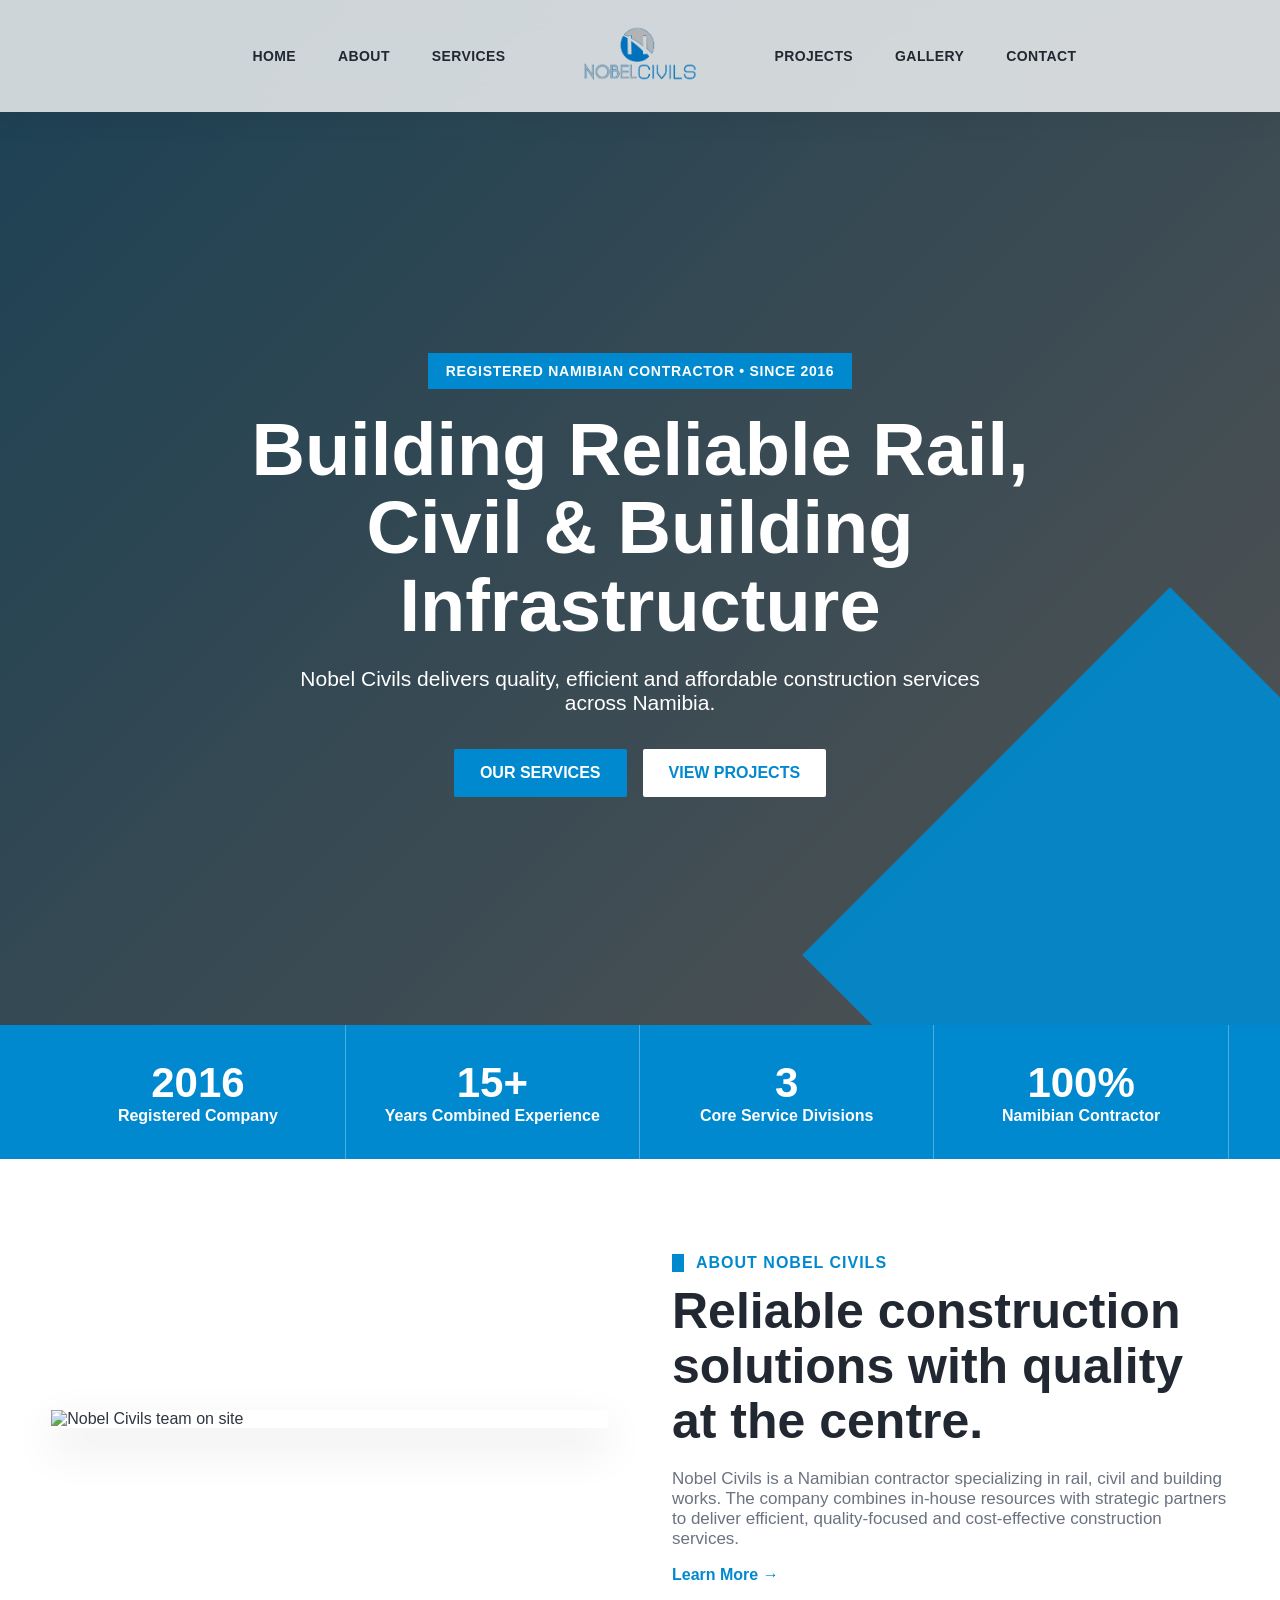
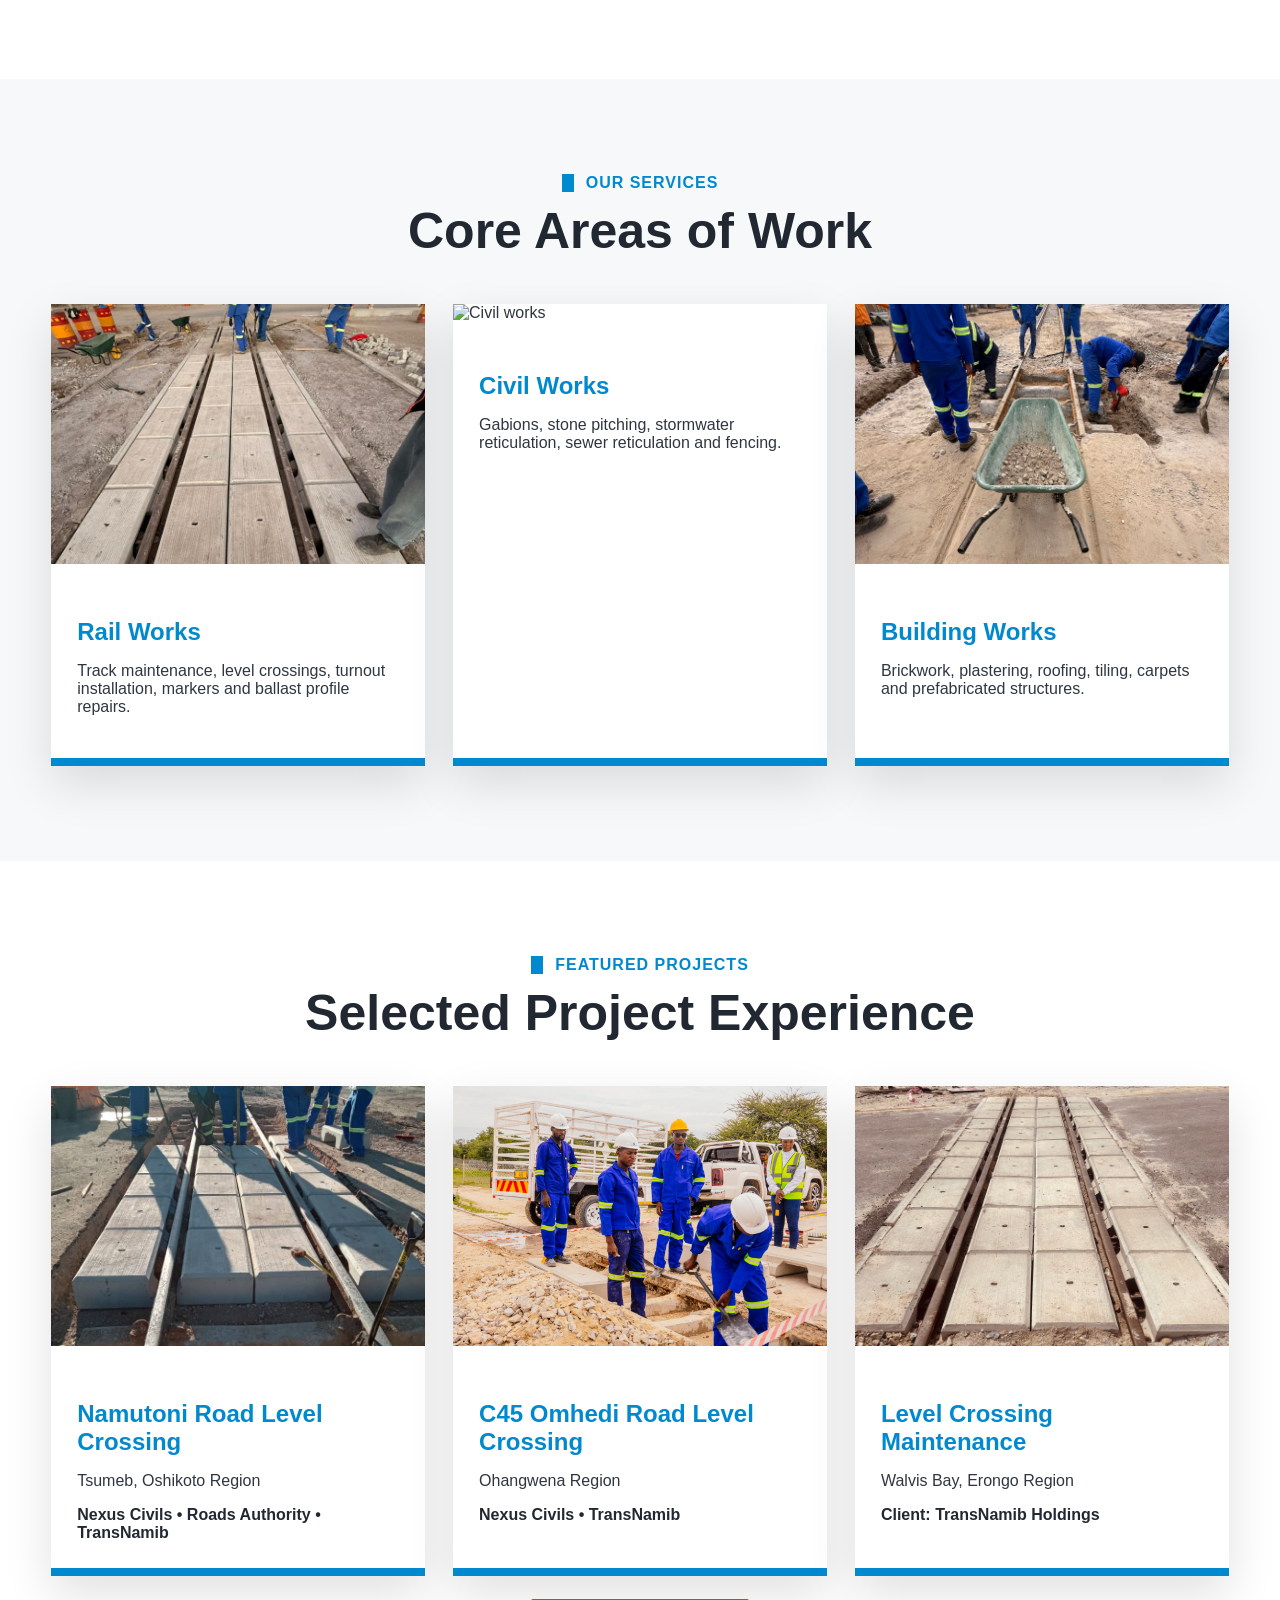
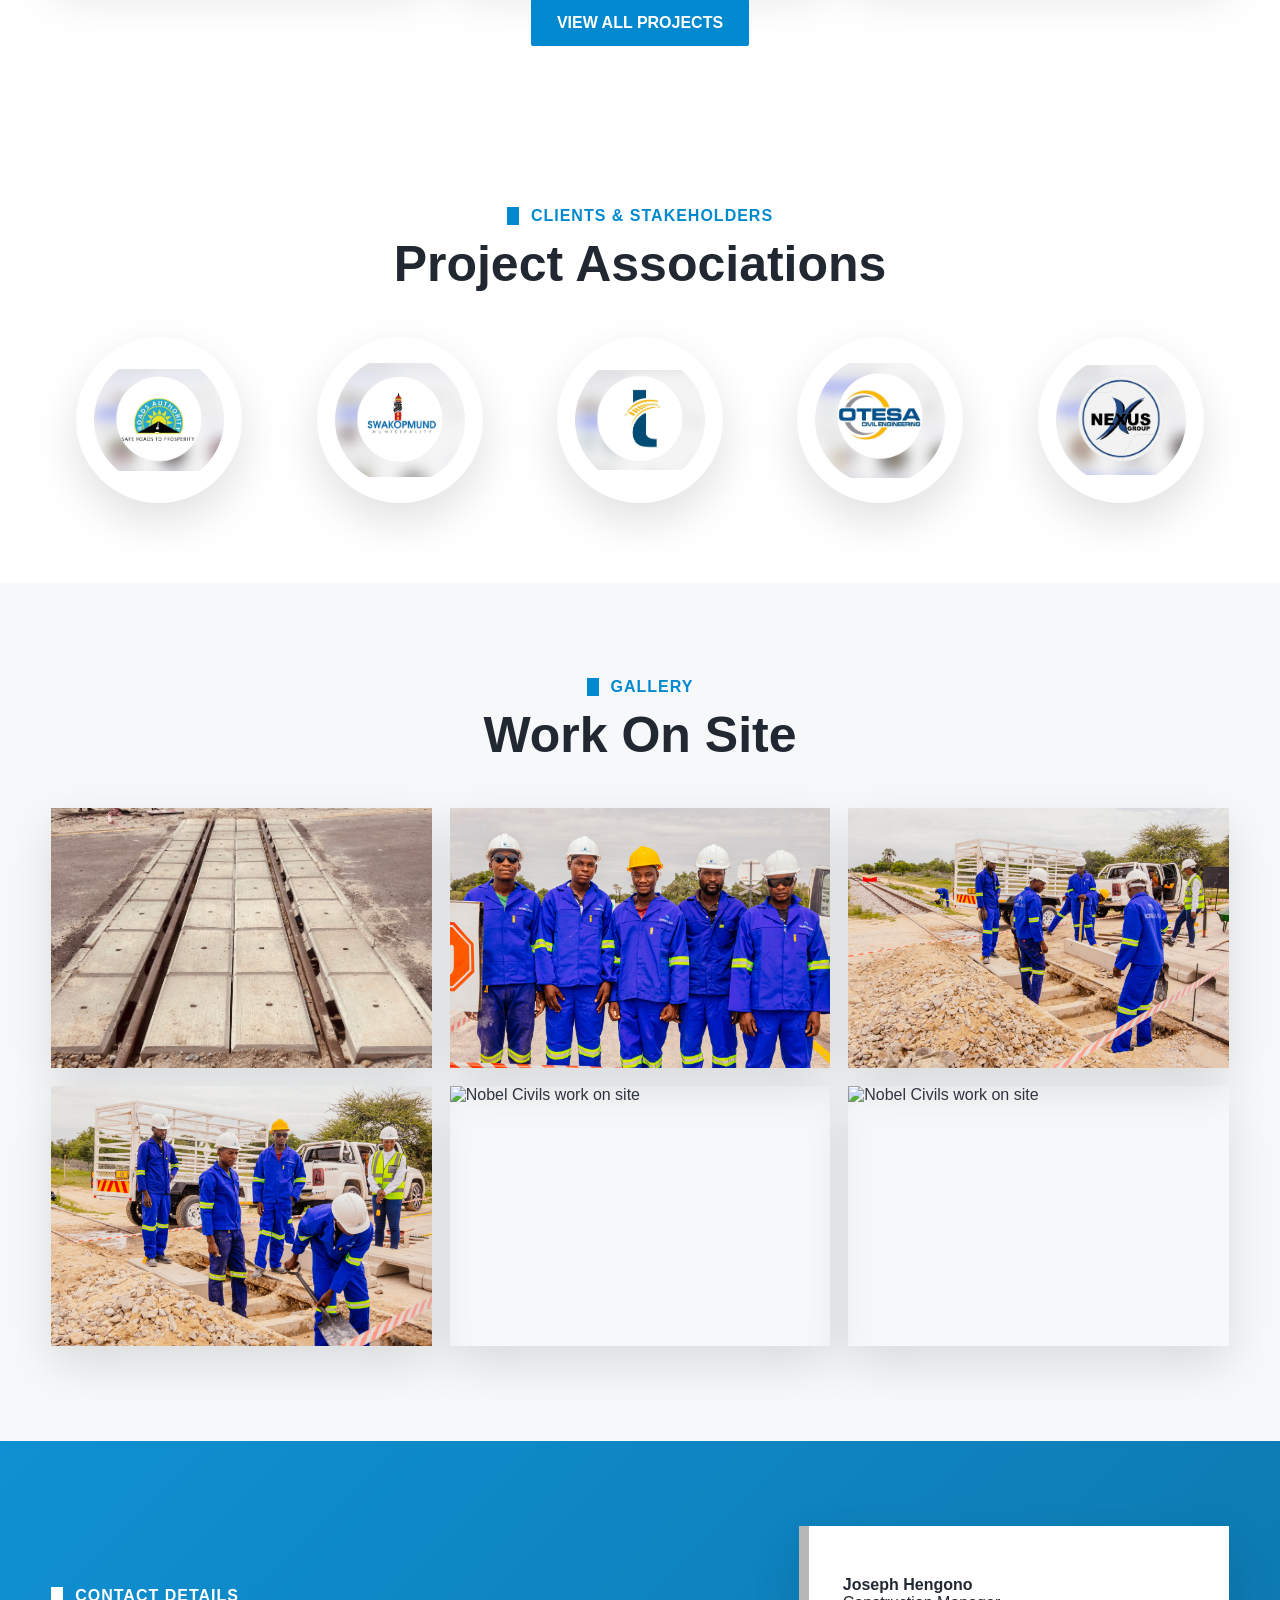
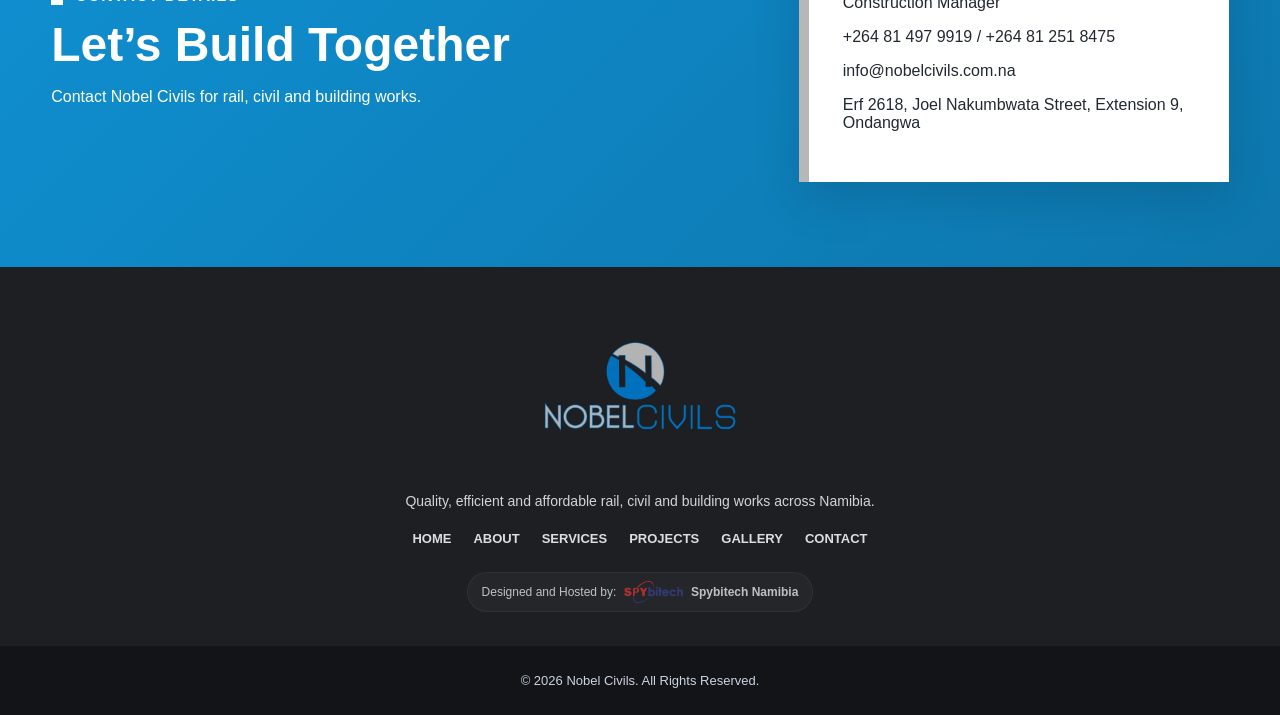
==== index.html @ 03fe8a97 "updated homepage with client input Co-authored-by: Copilot <copilot@github.com>" ====
<!doctype html>
<html lang="en">
  <head>
    <meta charset="UTF-8" />
    <meta name="viewport" content="width=device-width, initial-scale=1.0" />
    <title>Nobel Civils | Rail, Civil & Building Works</title>
    <link rel="stylesheet" href="style.css" />
  </head>
  <body>
    <header class="top-header">
      <div class="container nav-wrapper">
        <nav class="nav-side nav-left">
          <a href="index.html">Home</a>
          <a href="about.html">About</a>
          <a href="services.html">Services</a>
        </nav>

        <a href="index.html" class="brand">
          <img src="assets/logo/logo.PNG" alt="Nobel Civils Logo" />
        </a>

        <nav class="nav-side nav-right" id="navLinks">
          <a href="projects.html">Projects</a>
          <a href="gallery.html">Gallery</a>
          <a href="contact.html">Contact</a>
        </nav>

        <button class="menu-btn" id="menuBtn">☰</button>
      </div>
    </header>

    <section class="hero" id="home">
      <video class="hero-video" id="heroVideo" autoplay muted playsinline>
        <source
          id="heroVideoSource"
          src="assets/videos/vid1.mov"
          type="video/mp4"
        />
      </video>

      <div class="hero-overlay"></div>

      <div class="container hero-content">
        <span class="eyebrow">Registered Namibian Contractor • Since 2016</span>

        <h1>Building Reliable Rail, Civil & Building Infrastructure</h1>

        <p>
          Nobel Civils delivers quality, efficient and affordable construction
          services across Namibia.
        </p>

        <div class="hero-buttons">
          <a href="services.html" class="btn primary">Our Services</a>
          <a href="projects.html" class="btn secondary">View Projects</a>
        </div>
      </div>
    </section>

    <section class="stats">
      <div class="container stats-grid">
        <div>
          <h3>2016</h3>
          <p>Registered Company</p>
        </div>
        <div>
          <h3>15+</h3>
          <p>Years Combined Experience</p>
        </div>
        <div>
          <h3>3</h3>
          <p>Core Service Divisions</p>
        </div>
        <div>
          <h3>100%</h3>
          <p>Namibian Contractor</p>
        </div>
      </div>
    </section>

    <section class="section home-about">
      <div class="container split">
        <div class="section-image angled">
          <img src="assets/images/img12.JPEG" alt="Nobel Civils team on site" />
        </div>

        <div class="section-text">
          <span class="section-label">About Nobel Civils</span>
          <h2>Reliable construction solutions with quality at the centre.</h2>
          <p>
            Nobel Civils is a Namibian contractor specializing in rail, civil
            and building works. The company combines in-house resources with
            strategic partners to deliver efficient, quality-focused and
            cost-effective construction services.
          </p>
          <a href="about.html" class="text-link">Learn More →</a>
        </div>
      </div>
    </section>

    <section class="section services-preview">
      <div class="container">
        <div class="section-heading center">
          <span class="section-label">Our Services</span>
          <h2>Core Areas of Work</h2>
        </div>

        <div class="service-grid">
          <article class="service-card">
            <img src="assets/images/img4.jpeg" alt="Rail works" />
            <div>
              <h3>Rail Works</h3>
              <p>
                Track maintenance, level crossings, turnout installation,
                markers and ballast profile repairs.
              </p>
            </div>
          </article>

          <article class="service-card">
            <img src="assets/images/img15.JPG" alt="Civil works" />
            <div>
              <h3>Civil Works</h3>
              <p>
                Gabions, stone pitching, stormwater reticulation, sewer
                reticulation and fencing.
              </p>
            </div>
          </article>

          <article class="service-card">
            <img src="assets/images/img3.jpeg" alt="Building works" />
            <div>
              <h3>Building Works</h3>
              <p>
                Brickwork, plastering, roofing, tiling, carpets and
                prefabricated structures.
              </p>
            </div>
          </article>
        </div>
      </div>
    </section>

    <section class="section featured-projects">
      <div class="container">
        <div class="section-heading center">
          <span class="section-label">Featured Projects</span>
          <h2>Selected Project Experience</h2>
        </div>

        <div class="project-grid">
          <article class="project-card">
            <img
              src="assets/images/img6.jpeg"
              alt="Namutoni Road level crossing project"
            />
            <div>
              <h3>Namutoni Road Level Crossing</h3>
              <p>Tsumeb, Oshikoto Region</p>
              <span>Nexus Civils • Roads Authority • TransNamib</span>
            </div>
          </article>

          <article class="project-card">
            <img
              src="assets/images/img14.jpeg"
              alt="C45 Omhedi Road level crossing project"
            />
            <div>
              <h3>C45 Omhedi Road Level Crossing</h3>
              <p>Ohangwena Region</p>
              <span>Nexus Civils • TransNamib</span>
            </div>
          </article>

          <article class="project-card">
            <img
              src="assets/images/img11.jpeg"
              alt="Walvis Bay level crossing maintenance"
            />
            <div>
              <h3>Level Crossing Maintenance</h3>
              <p>Walvis Bay, Erongo Region</p>
              <span>Client: TransNamib Holdings</span>
            </div>
          </article>
        </div>

        <div class="center-btn">
          <a href="projects.html" class="btn primary">View All Projects</a>
        </div>
      </div>
    </section>

    <section class="client-strip">
      <div class="container">
        <div class="section-heading center">
          <span class="section-label">Clients & Stakeholders</span>
          <h2>Project Associations</h2>
        </div>

        <div class="client-logo-grid">
          <img
            src="assets/logo/Roads Authority Namibia.jpg"
            alt="Roads Authority Namibia"
          />
          <img
            src="assets/logo/Swakopmund Municipality.jpg"
            alt="Swakopmund Municipality"
          />
          <img
            src="assets/logo/Transnamib Holdings.png"
            alt="TransNamib Holdings"
          />
          <img
            src="assets/logo/Otesa Civil Engineering.jpg"
            alt="OTESA Civil Engineering"
          />
          <img src="assets/logo/Nexus Civils.jpg" alt="Nexus Civils" />
        </div>
      </div>
    </section>

    <section class="section gallery-section">
      <div class="container">
        <div class="section-heading center">
          <span class="section-label">Gallery</span>
          <h2>Work On Site</h2>
        </div>

        <div class="gallery">
          <img src="assets/images/img11.jpeg" alt="Nobel Civils work on site" />
          <img src="assets/images/img12.jpeg" alt="Nobel Civils work on site" />
          <img src="assets/images/img13.jpeg" alt="Nobel Civils work on site" />
          <img src="assets/images/img14.jpeg" alt="Nobel Civils work on site" />
          <img src="assets/images/img15.JPG" alt="Nobel Civils work on site" />
          <img src="assets/images/img16.JPG" alt="Nobel Civils work on site" />
        </div>
      </div>
    </section>

    <section class="contact-strip">
      <div class="container contact-content">
        <div>
          <span class="section-label light">Contact Details</span>
          <h2>Let’s Build Together</h2>
          <p>Contact Nobel Civils for rail, civil and building works.</p>
        </div>

        <div class="contact-card">
          <p><strong>Joseph Hengono</strong><br />Construction Manager</p>
          <p>+264 81 497 9919 / +264 81 251 8475</p>
          <p>info@nobelcivils.com.na</p>
          <p>Erf 2618, Joel Nakumbwata Street, Extension 9, Ondangwa</p>
        </div>
      </div>
    </section>

    <footer class="footer">
      <div class="container footer-main">
        <img
          src="assets/logo/logo.PNG"
          alt="Nobel Civils Logo"
          class="footer-logo"
        />

        <p class="footer-tagline">
          Quality, efficient and affordable rail, civil and building works
          across Namibia.
        </p>

        <div class="footer-links">
          <a href="index.html">Home</a>
          <a href="about.html">About</a>
          <a href="services.html">Services</a>
          <a href="projects.html">Projects</a>
          <a href="gallery.html">Gallery</a>
          <a href="contact.html">Contact</a>
        </div>

        <div class="spybitech-badge">
          <span>Designed and Hosted by:</span>
          <img
            src="assets/logo/spybitechlogo.png"
            alt="Spybitech Namibia Logo"
          />
          <strong>Spybitech Namibia</strong>
        </div>
      </div>

      <div class="footer-bottom">
        <p>© 2026 Nobel Civils. All Rights Reserved.</p>
      </div>
    </footer>

    <script src="script.js"></script>
  </body>
</html>
---- style.css ----
:root {
  --blue: #0089cf;
  --blue-dark: #006fa8;
  --grey: #b7b7b7;
  --dark: #222831;
  --text: #2f3640;
  --muted: #6b7280;
  --light: #f6f8fa;
  --white: #ffffff;
  --shadow: 0 18px 45px rgba(0, 0, 0, 0.12);
}

body {
  margin: 0;
  font-family: Arial, Helvetica, sans-serif;
  color: var(--text);
}

.container {
  width: min(1180px, 92%);
  margin: 0 auto;
}

/* NAVBAR */
.top-header {
  position: fixed;
  top: 0;
  width: 100%;
  background: rgba(255, 255, 255, 0.96);
  box-shadow: 0 8px 25px rgba(0, 0, 0, 0.08);
  z-index: 999;
}

.nav-wrapper {
  min-height: 125px;
  display: grid;
  grid-template-columns: 1fr auto 1fr;
  align-items: center;
  gap: 32px;
}

.brand {
  display: flex;
  justify-content: center;
  align-items: center;
}

.brand img {
  height: 105px;
  width: auto;
  display: block;
}

.nav-side {
  display: flex;
  gap: 32px;
  align-items: center;
}

.nav-left {
  justify-content: flex-end;
}

.nav-right {
  justify-content: flex-start;
}

.nav-side a {
  color: var(--dark);
  font-size: 15px;
  font-weight: 800;
  text-transform: uppercase;
  letter-spacing: 0.4px;
  text-decoration: none;
  position: relative;
}

.nav-side a::after {
  content: "";
  position: absolute;
  left: 0;
  bottom: -9px;
  width: 0;
  height: 3px;
  background: var(--blue);
  transition: width 0.3s ease;
}

.nav-side a:hover {
  color: var(--blue);
}

.nav-side a:hover::after {
  width: 100%;
}

.menu-btn {
  display: none;
}

/* HERO */
.hero {
  position: relative;
  min-height: 100vh;
  padding-top: 125px;
  display: flex;
  align-items: center;
  justify-content: center;
  overflow: hidden;
}

.hero-video {
  position: absolute;
  inset: 0;
  width: 100%;
  height: 100%;
  object-fit: cover;
}

.hero-overlay {
  position: absolute;
  inset: 0;
  background:
    linear-gradient(rgba(0, 0, 0, 0.62), rgba(0, 0, 0, 0.62)),
    linear-gradient(135deg, rgba(0, 137, 207, 0.72), rgba(0, 0, 0, 0.15));
}

.hero::after {
  content: "";
  position: absolute;
  right: -150px;
  bottom: -190px;
  width: 520px;
  height: 520px;
  background: var(--blue);
  transform: rotate(45deg);
  opacity: 0.92;
}

.hero-content {
  position: relative;
  z-index: 2;
  max-width: 900px;
  text-align: center;
  color: white;
  display: flex;
  flex-direction: column;
  align-items: center;
}

.eyebrow {
  background: var(--blue);
  padding: 10px 18px;
  font-size: 14px;
  font-weight: 800;
  text-transform: uppercase;
  letter-spacing: 0.7px;
  margin-bottom: 22px;
}

.hero h1 {
  font-family: "Century Gothic", Arial, sans-serif;
  font-size: clamp(42px, 6vw, 74px);
  line-height: 1.05;
  margin: 0 0 22px;
  font-weight: 800;
}

.hero p {
  font-family: "Century Gothic", Arial, sans-serif;
  font-size: 21px;
  max-width: 720px;
  margin: 0 0 34px;
}

.hero-buttons {
  display: flex;
  gap: 16px;
  flex-wrap: wrap;
  justify-content: center;
}

.btn {
  padding: 15px 26px;
  font-weight: 800;
  text-transform: uppercase;
  text-decoration: none;
  border-radius: 2px;
}

.btn.primary {
  background: var(--blue);
  color: white;
}

.btn.secondary {
  background: white;
  color: var(--blue);
}

/* MOBILE NAV */
@media (max-width: 900px) {
  .nav-wrapper {
    min-height: 95px;
    display: flex;
    justify-content: space-between;
  }

  .brand img {
    height: 78px;
  }

  .nav-left {
    display: none;
  }

  .nav-right {
    display: none;
    position: absolute;
    top: 95px;
    left: 0;
    width: 100%;
    background: white;
    flex-direction: column;
    align-items: flex-start;
    padding: 25px 5%;
    box-shadow: var(--shadow);
  }

  .nav-right.active {
    display: flex;
  }

  .menu-btn {
    display: block;
    border: none;
    background: var(--blue);
    color: white;
    font-size: 28px;
    padding: 8px 14px;
    cursor: pointer;
  }

  .hero {
    padding-top: 95px;
  }

  .hero h1 {
    font-size: 42px;
  }

  .hero p {
    font-size: 18px;
  }
}

.section {
  padding: 95px 0;
}

.section-heading.center {
  text-align: center;
  margin: 0 auto 45px;
  max-width: 760px;
}

.section-label {
  display: inline-block;
  color: var(--blue);
  font-weight: 900;
  text-transform: uppercase;
  letter-spacing: 1px;
  border-left: 12px solid var(--blue);
  padding-left: 12px;
  margin-bottom: 12px;
}

.section-label.light {
  color: white;
  border-left-color: white;
}

.section h2,
.section-heading h2 {
  font-size: clamp(32px, 4vw, 50px);
  color: var(--dark);
  line-height: 1.1;
  margin: 0 0 20px;
}

.stats {
  background: var(--blue);
  color: white;
}

.stats-grid {
  display: grid;
  grid-template-columns: repeat(4, 1fr);
}

.stats-grid div {
  padding: 34px 24px;
  border-right: 1px solid rgba(255, 255, 255, 0.3);
  text-align: center;
}

.stats h3 {
  font-size: 42px;
  margin: 0;
}

.stats p {
  font-weight: 700;
  margin: 0;
}

.split {
  display: grid;
  grid-template-columns: 1fr 1fr;
  gap: 64px;
  align-items: center;
}

.section-image {
  box-shadow: var(--shadow);
  position: relative;
  overflow: hidden;
}

.section-image img {
  height: 500px;
  object-fit: cover;
  width: 100%;
}

.angled::before {
  content: "";
  position: absolute;
  inset: -18px;
  border: 8px solid var(--blue);
  z-index: -1;
}

.section-text p {
  font-size: 17px;
  color: var(--muted);
}

.text-link {
  color: var(--blue);
  font-weight: 900;
  text-decoration: none;
}

.services-preview,
.gallery-section {
  background: var(--light);
}

.service-grid,
.project-grid {
  display: grid;
  grid-template-columns: repeat(3, 1fr);
  gap: 28px;
}

.service-card,
.project-card {
  background: white;
  box-shadow: var(--shadow);
  overflow: hidden;
  border-bottom: 8px solid var(--blue);
}

.service-card img,
.project-card img {
  height: 260px;
  width: 100%;
  object-fit: cover;
}

.service-card div,
.project-card div {
  padding: 26px;
}

.service-card h3,
.project-card h3 {
  color: var(--blue);
  font-size: 24px;
  margin-bottom: 10px;
}

.project-card span {
  font-weight: 800;
  color: var(--dark);
}

.center-btn {
  text-align: center;
  margin-top: 38px;
}

.client-strip {
  padding: 80px 0;
  background: white;
}

.client-logo-grid {
  display: grid;
  grid-template-columns: repeat(5, 1fr);
  gap: 24px;
}

.client-logo-grid img {
  height: 130px;
  width: 130px;
  object-fit: contain;
  padding: 18px;
  background: white;
  border-radius: 50%;
  box-shadow: var(--shadow);
  margin: auto;
}

.gallery {
  display: grid;
  grid-template-columns: repeat(3, 1fr);
  gap: 18px;
}

.gallery img {
  height: 260px;
  width: 100%;
  object-fit: cover;
  box-shadow: var(--shadow);
}

.contact-strip {
  background:
    linear-gradient(135deg, rgba(0, 137, 207, 0.94), rgba(0, 111, 168, 0.95)),
    url("assets/images/image17.jpg") center/cover;
  color: white;
  padding: 85px 0;
}

.contact-content {
  display: grid;
  grid-template-columns: 1fr 430px;
  gap: 40px;
  align-items: center;
}

.contact-content h2 {
  font-size: 48px;
  margin: 0 0 12px;
}

.contact-card {
  background: white;
  color: var(--dark);
  padding: 34px;
  box-shadow: var(--shadow);
  border-left: 10px solid var(--grey);
}

.footer {
  background: #1d1f23;
  color: white;
}

.footer-main {
  text-align: center;
  padding: 70px 0 45px;
  display: flex;
  flex-direction: column;
  align-items: center;
}

.footer-logo {
  width: 360px;
  max-width: 85%;
  margin-bottom: 20px;
}

.footer-tagline {
  max-width: 620px;
  color: #d1d5db;
  margin-bottom: 28px;
}

.footer-links {
  display: flex;
  flex-wrap: wrap;
  justify-content: center;
  gap: 26px;
  margin-bottom: 34px;
}

.footer-links a {
  color: white;
  font-weight: 800;
  text-transform: uppercase;
  text-decoration: none;
  font-size: 14px;
}

.spybitech-badge {
  display: inline-flex;
  align-items: center;
  gap: 12px;
  background: rgba(255, 255, 255, 0.08);
  border: 1px solid rgba(255, 255, 255, 0.16);
  padding: 14px 22px;
  border-radius: 999px;
}

.spybitech-badge img {
  height: 34px;
  width: auto;
}

.footer-bottom {
  background: #121417;
  text-align: center;
  padding: 20px;
  color: #cbd5e1;
}

@media (max-width: 900px) {
  .stats-grid,
  .split,
  .service-grid,
  .project-grid,
  .contact-content {
    grid-template-columns: 1fr;
  }

  .client-logo-grid {
    grid-template-columns: repeat(2, 1fr);
  }

  .gallery {
    grid-template-columns: 1fr;
  }
}

/* ============================= */
/* REFINED NAVBAR */
/* ============================= */

.top-header {
  background: rgba(255, 255, 255, 0.78);
  backdrop-filter: blur(14px);
  -webkit-backdrop-filter: blur(14px);
  box-shadow: 0 8px 28px rgba(0, 0, 0, 0.06);
}

.nav-wrapper {
  min-height: 112px;
  grid-template-columns: 1.2fr auto 1.2fr;
  gap: 70px;
}

.brand img {
  height: 88px;
}

.nav-side {
  gap: 42px;
}

.nav-side a {
  font-size: 14px;
  transition: color 0.25s ease;
}

.nav-side a::after {
  bottom: -11px;
  height: 2px;
  transition: width 0.28s ease;
}

/* ============================= */
/* REFINED FOOTER */
/* ============================= */

.footer-main {
  padding: 48px 0 34px;
}

.footer-logo {
  width: 220px;
  max-width: 70%;
  margin-bottom: 14px;
}

.footer-tagline {
  font-size: 14px;
  margin-bottom: 22px;
}

.footer-links {
  gap: 22px;
  margin-bottom: 26px;
}

.footer-links a {
  font-size: 13px;
  opacity: 0.85;
}

.footer-links a:hover {
  opacity: 1;
  color: var(--blue);
}

.spybitech-badge {
  padding: 8px 14px;
  gap: 8px;
  font-size: 12px;
  opacity: 0.72;
  background: rgba(255, 255, 255, 0.045);
  border: 1px solid rgba(255, 255, 255, 0.08);
}

.spybitech-badge:hover {
  opacity: 1;
  background: rgba(255, 255, 255, 0.075);
}

.spybitech-badge img {
  height: 22px;
}

.footer-bottom {
  padding: 14px;
  font-size: 13px;
}

/* ============================= */
/* SOFT ANIMATIONS / HOVERS */
/* ============================= */

.btn,
.nav-side a,
.service-card,
.project-card,
.contact-card,
.client-logo-grid img,
.gallery img,
.section-image img,
.footer-links a,
.spybitech-badge,
.brand img {
  transition:
    transform 0.28s ease,
    box-shadow 0.28s ease,
    opacity 0.28s ease,
    color 0.28s ease,
    background 0.28s ease;
}

.brand img:hover {
  transform: scale(1.03);
}

.btn:hover {
  transform: translateY(-3px);
  box-shadow: 0 12px 28px rgba(0, 137, 207, 0.22);
}

.service-card:hover,
.project-card:hover,
.contact-card:hover {
  transform: translateY(-7px);
  box-shadow: 0 24px 55px rgba(0, 0, 0, 0.16);
}

.service-card:hover img,
.project-card:hover img,
.gallery img:hover,
.section-image:hover img {
  transform: scale(1.04);
}

.service-card,
.project-card,
.section-image {
  overflow: hidden;
}

.gallery img:hover {
  filter: brightness(0.92);
}

.client-logo-grid img:hover {
  transform: translateY(-5px) scale(1.03);
}

/* Hero soft entrance */
.hero-content {
  animation: heroFadeUp 0.9s ease both;
}

@keyframes heroFadeUp {
  from {
    opacity: 0;
    transform: translateY(24px);
  }
  to {
    opacity: 1;
    transform: translateY(0);
  }
}
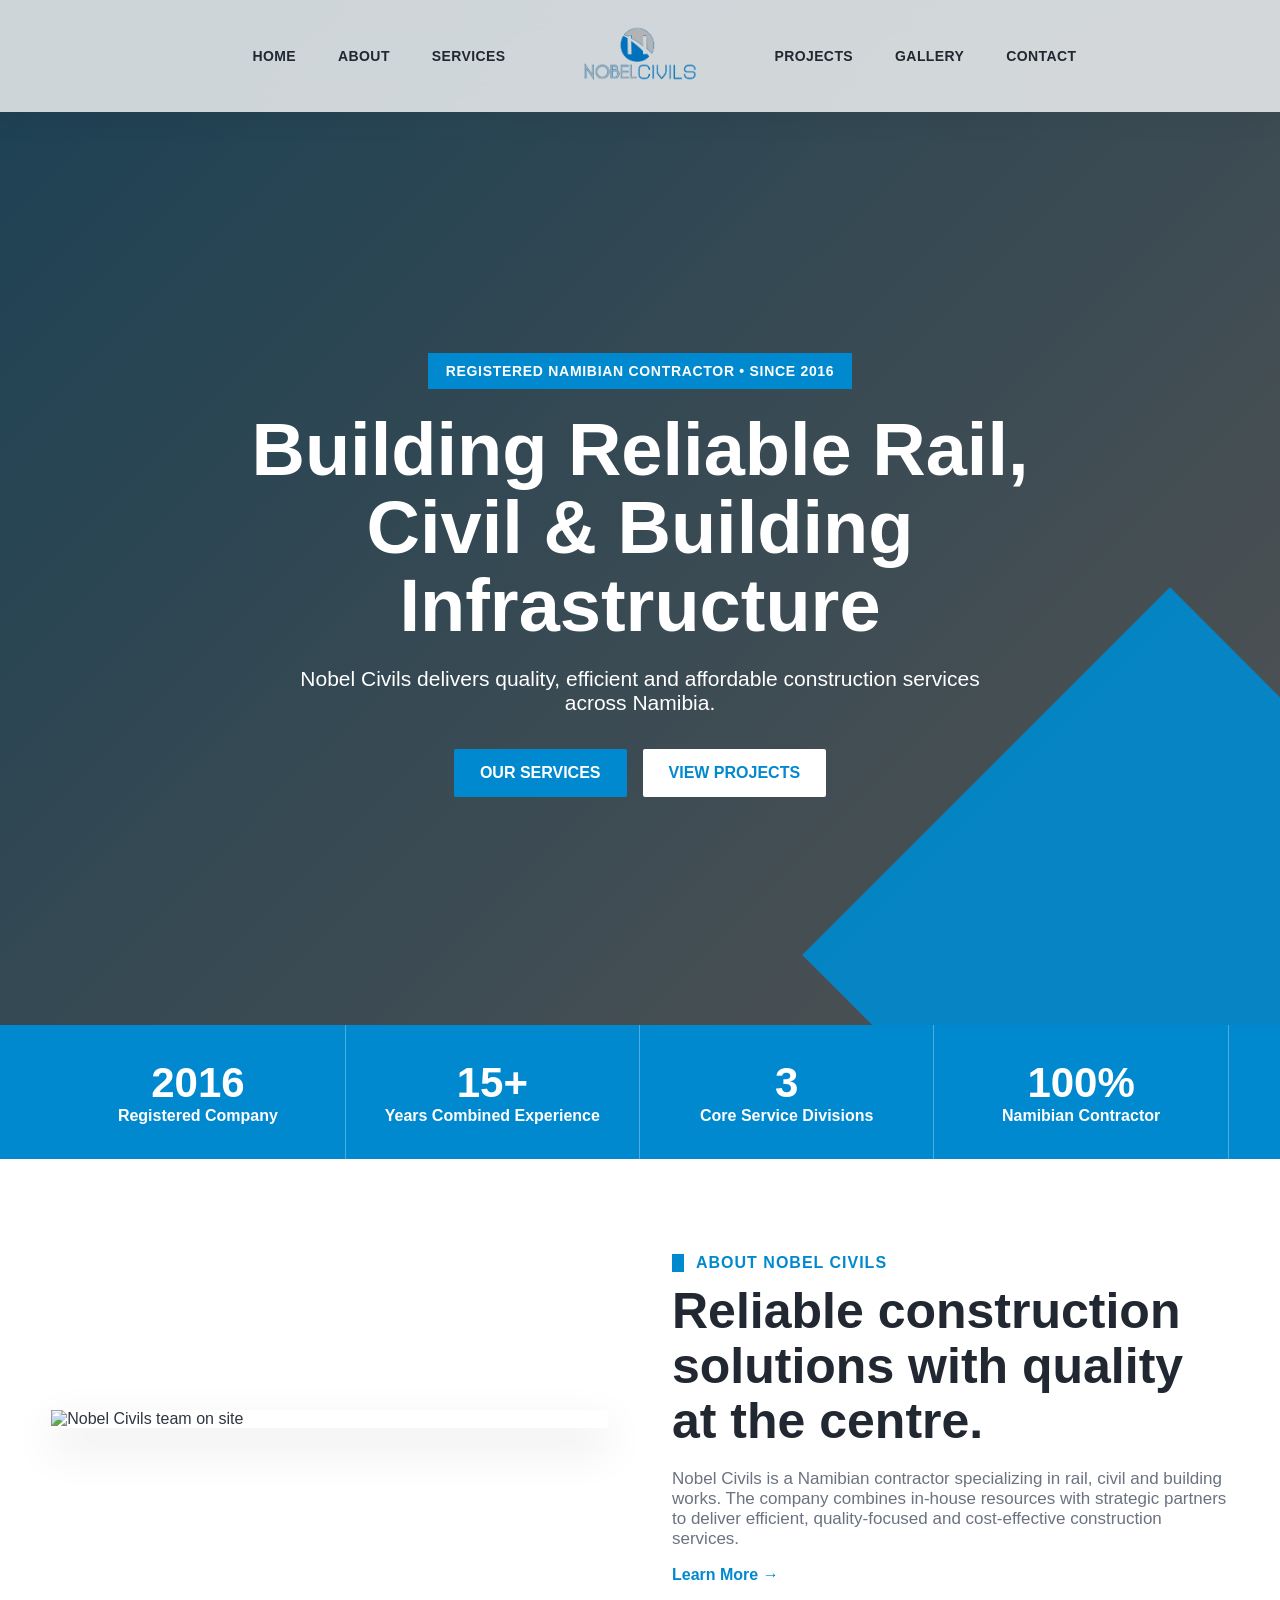
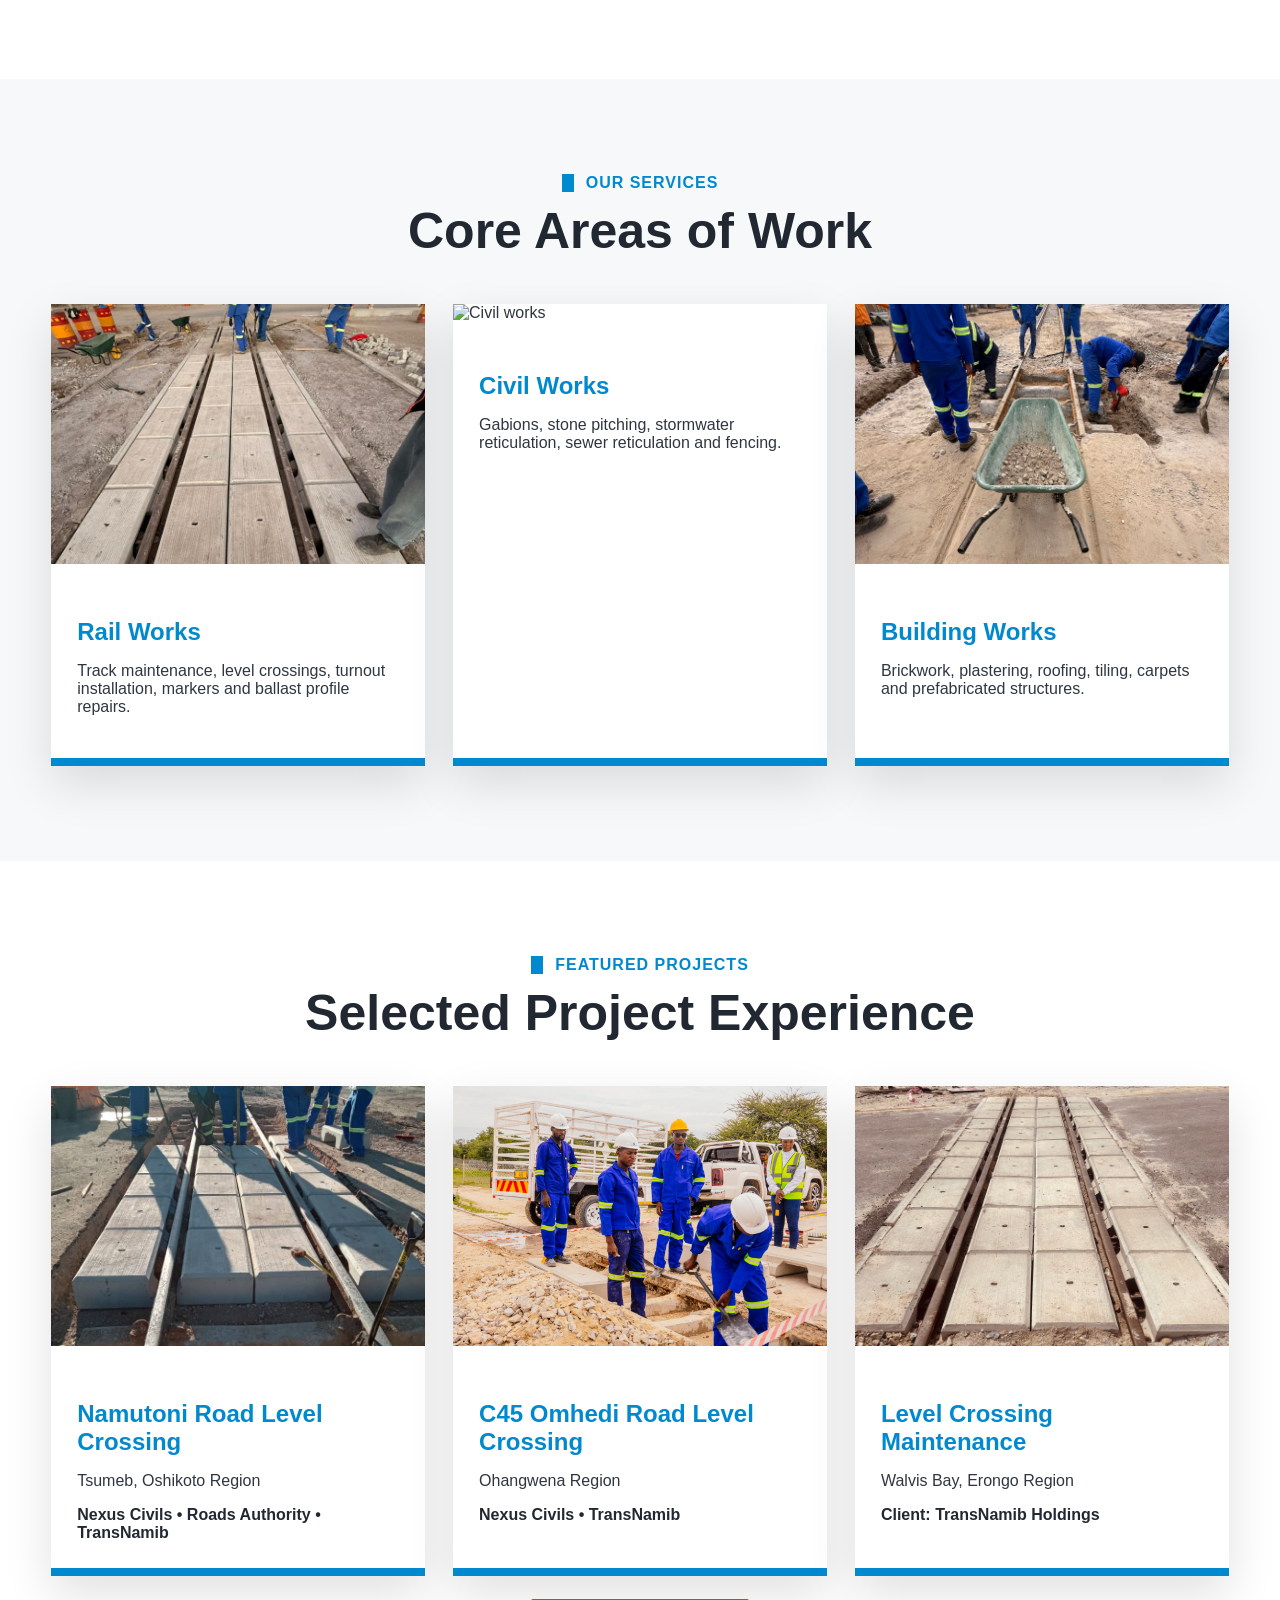
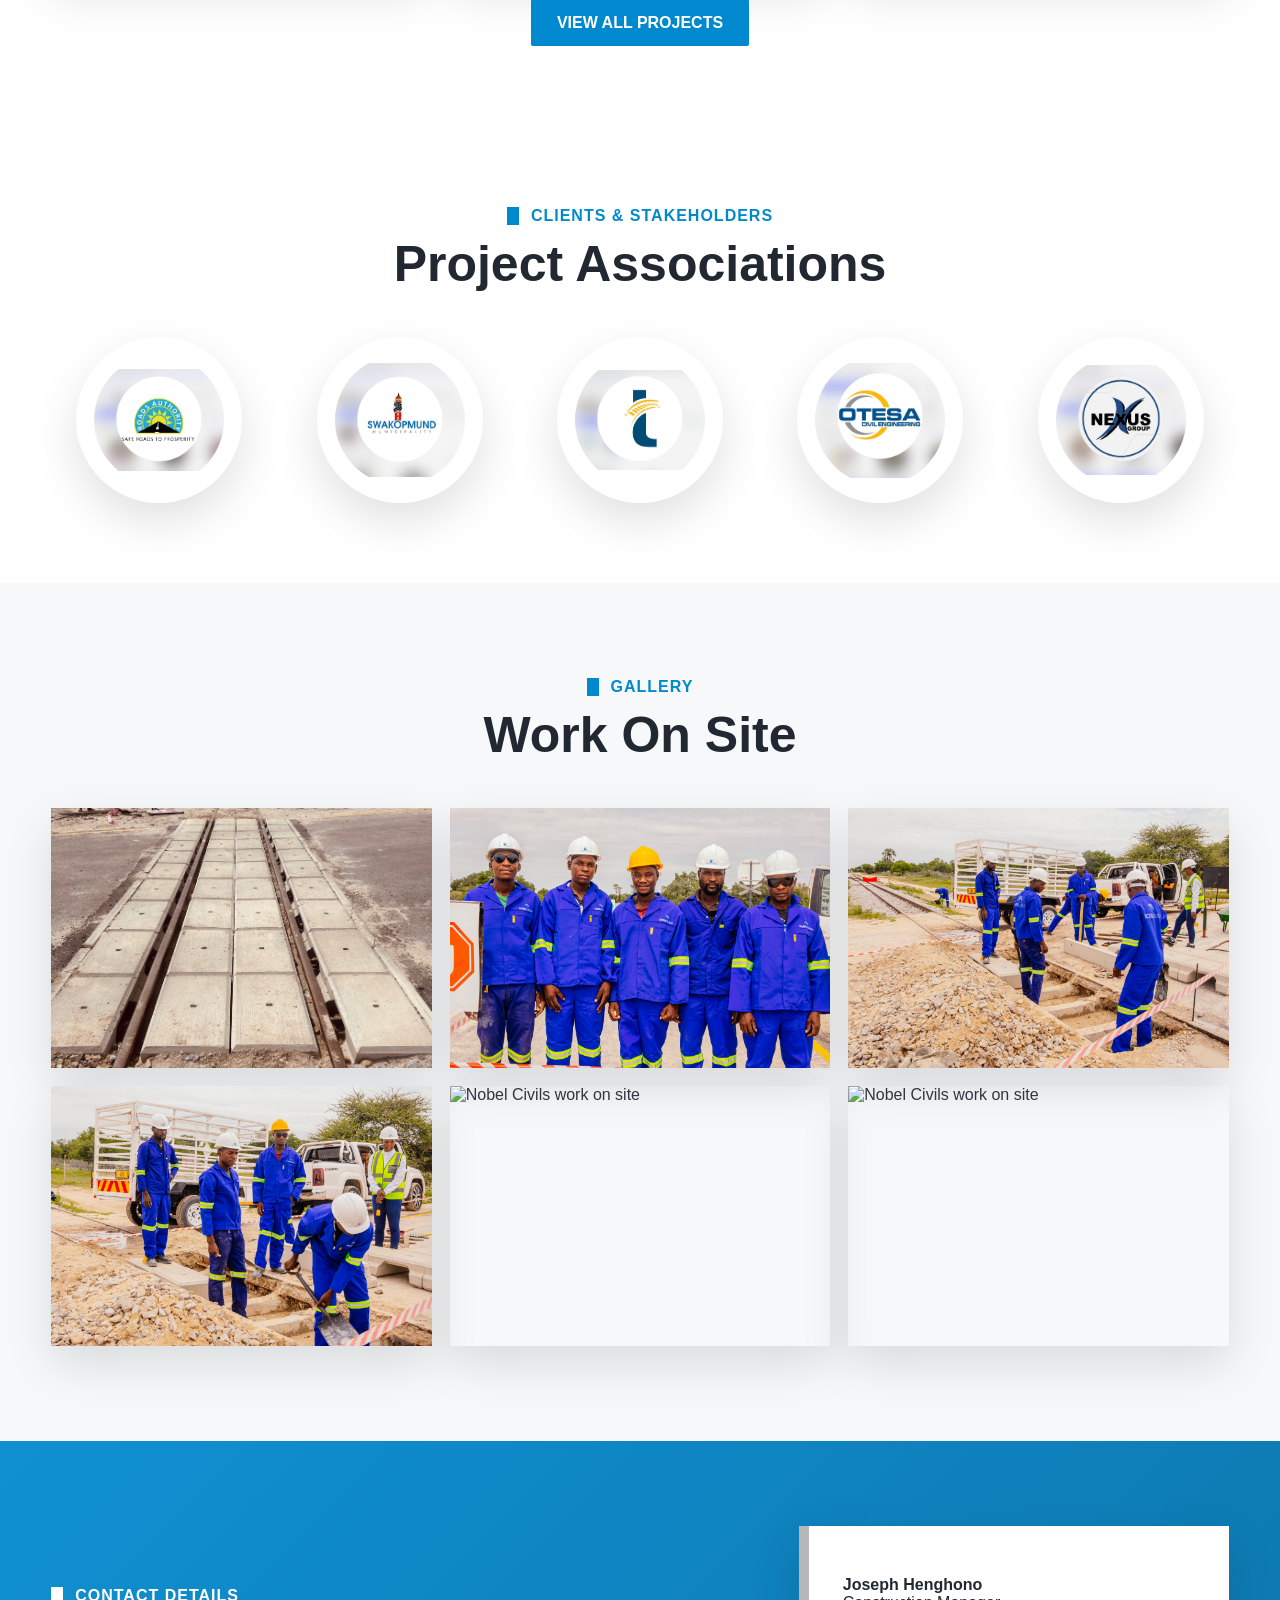
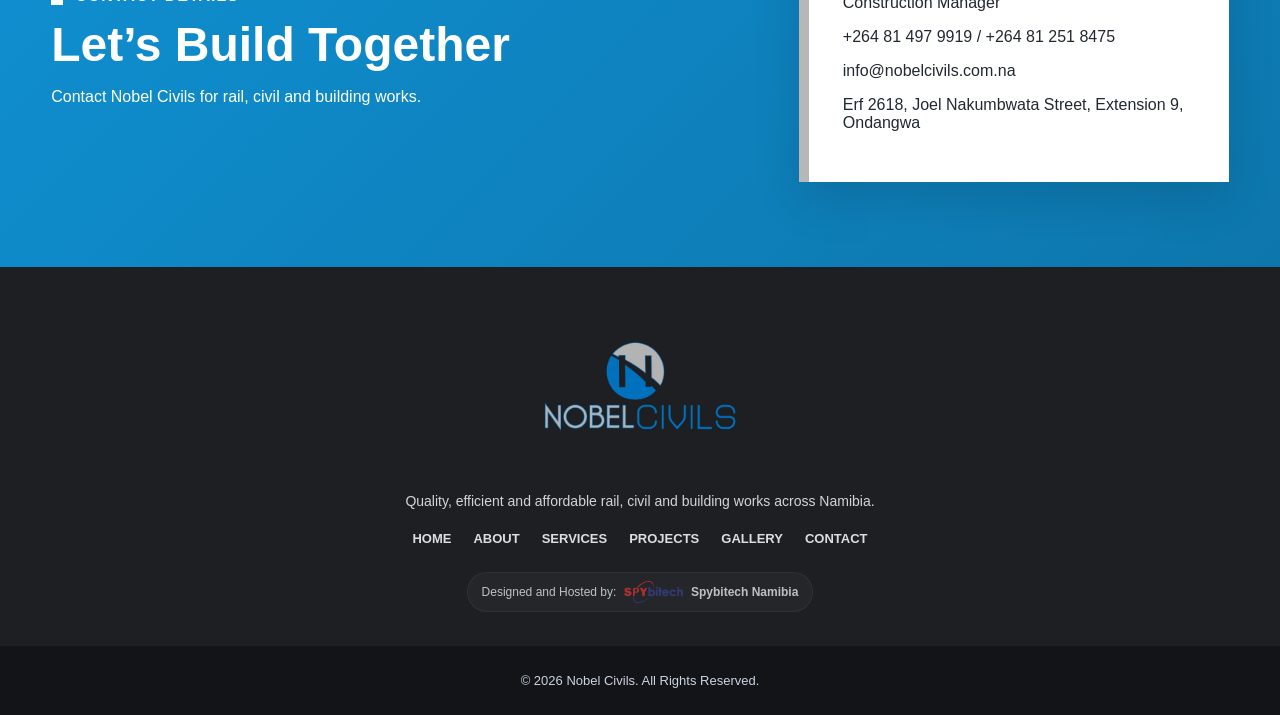
==== commit a29ca8f8: "added services page" ====
--- a/index.html
+++ b/index.html
@@ -3,7 +3,7 @@
   <head>
     <meta charset="UTF-8" />
     <meta name="viewport" content="width=device-width, initial-scale=1.0" />
-    <title>Nobel Civils | Rail, Civil & Building Works</title>
+    <title>Nobel Civils</title>
     <link rel="stylesheet" href="style.css" />
   </head>
   <body>
@@ -249,7 +249,7 @@
         </div>
 
         <div class="contact-card">
-          <p><strong>Joseph Hengono</strong><br />Construction Manager</p>
+          <p><strong>Joseph Henghono</strong><br />Construction Manager</p>
           <p>+264 81 497 9919 / +264 81 251 8475</p>
           <p>info@nobelcivils.com.na</p>
           <p>Erf 2618, Joel Nakumbwata Street, Extension 9, Ondangwa</p>
--- a/style.css
+++ b/style.css
@@ -713,3 +713,182 @@
     transform: translateY(0);
   }
 }
+
+/* ABOUT PAGE */
+
+.page-hero {
+  min-height: 68vh;
+  padding-top: 125px;
+  position: relative;
+  display: flex;
+  align-items: center;
+  background: url("assets/images/image5.jpg") center/cover;
+  overflow: hidden;
+}
+
+.page-hero-overlay {
+  position: absolute;
+  inset: 0;
+  background:
+    linear-gradient(90deg, rgba(0, 0, 0, 0.72), rgba(0, 137, 207, 0.35)),
+    linear-gradient(135deg, rgba(0, 137, 207, 0.72), transparent);
+}
+
+.page-hero::after {
+  content: "";
+  position: absolute;
+  right: -150px;
+  bottom: -190px;
+  width: 480px;
+  height: 480px;
+  background: var(--blue);
+  transform: rotate(45deg);
+  opacity: 0.9;
+}
+
+.page-hero-content {
+  position: relative;
+  z-index: 2;
+  max-width: 850px;
+  color: white;
+  text-align: center;
+  margin: 0 auto;
+}
+
+.page-hero-content h1 {
+  font-family: "Century Gothic", Arial, sans-serif;
+  font-size: clamp(40px, 6vw, 70px);
+  line-height: 1.05;
+  margin: 0 0 20px;
+}
+
+.page-hero-content .eyebrow {
+  display: inline-block;
+  background: var(--blue);
+  padding: 10px 18px;
+  font-size: 14px;
+  font-weight: 800;
+  text-transform: uppercase;
+  letter-spacing: 0.7px;
+  margin-bottom: 18px; /* THIS fixes the spacing */
+}
+
+.page-hero-content p {
+  font-family: "Century Gothic", Arial, sans-serif;
+  font-size: 21px;
+}
+
+.about-values {
+  background: var(--light);
+}
+
+.company-overview {
+  background: white;
+}
+
+.overview-grid {
+  display: grid;
+  grid-template-columns: repeat(3, 1fr);
+  gap: 28px;
+}
+
+.overview-card {
+  background: white;
+  padding: 34px;
+  box-shadow: var(--shadow);
+  border-top: 8px solid var(--blue);
+}
+
+.overview-card h3 {
+  color: var(--blue);
+  font-size: 24px;
+  margin-bottom: 14px;
+}
+
+.overview-card ul {
+  padding-left: 20px;
+}
+
+.overview-card li {
+  margin-bottom: 9px;
+  color: var(--muted);
+}
+
+.construction-manager {
+  background: var(--light);
+}
+
+@media (max-width: 900px) {
+  .page-hero {
+    padding-top: 88px;
+    min-height: 60vh;
+  }
+
+  .overview-grid {
+    grid-template-columns: 1fr;
+  }
+}
+
+/* SERVICES PAGE */
+
+.services-hero {
+  background: url("assets/images/image6.jpg") center/cover;
+}
+
+.services-intro {
+  background: var(--light);
+}
+
+.center-text {
+  text-align: center;
+  max-width: 720px;
+  margin: auto;
+}
+
+.service-detail {
+  background: white;
+}
+
+.service-detail.alt {
+  background: var(--light);
+}
+
+.service-list {
+  margin: 20px 0;
+  padding-left: 20px;
+}
+
+.service-list li {
+  margin-bottom: 10px;
+  color: var(--muted);
+}
+
+.why-us {
+  background: var(--light);
+}
+
+.why-grid {
+  display: grid;
+  grid-template-columns: repeat(4, 1fr);
+  gap: 26px;
+}
+
+.why-card {
+  background: white;
+  padding: 30px;
+  box-shadow: var(--shadow);
+  border-top: 6px solid var(--blue);
+}
+
+.why-card h3 {
+  color: var(--blue);
+  margin-bottom: 10px;
+}
+
+/* MOBILE */
+
+@media (max-width: 900px) {
+  .why-grid {
+    grid-template-columns: 1fr;
+  }
+}
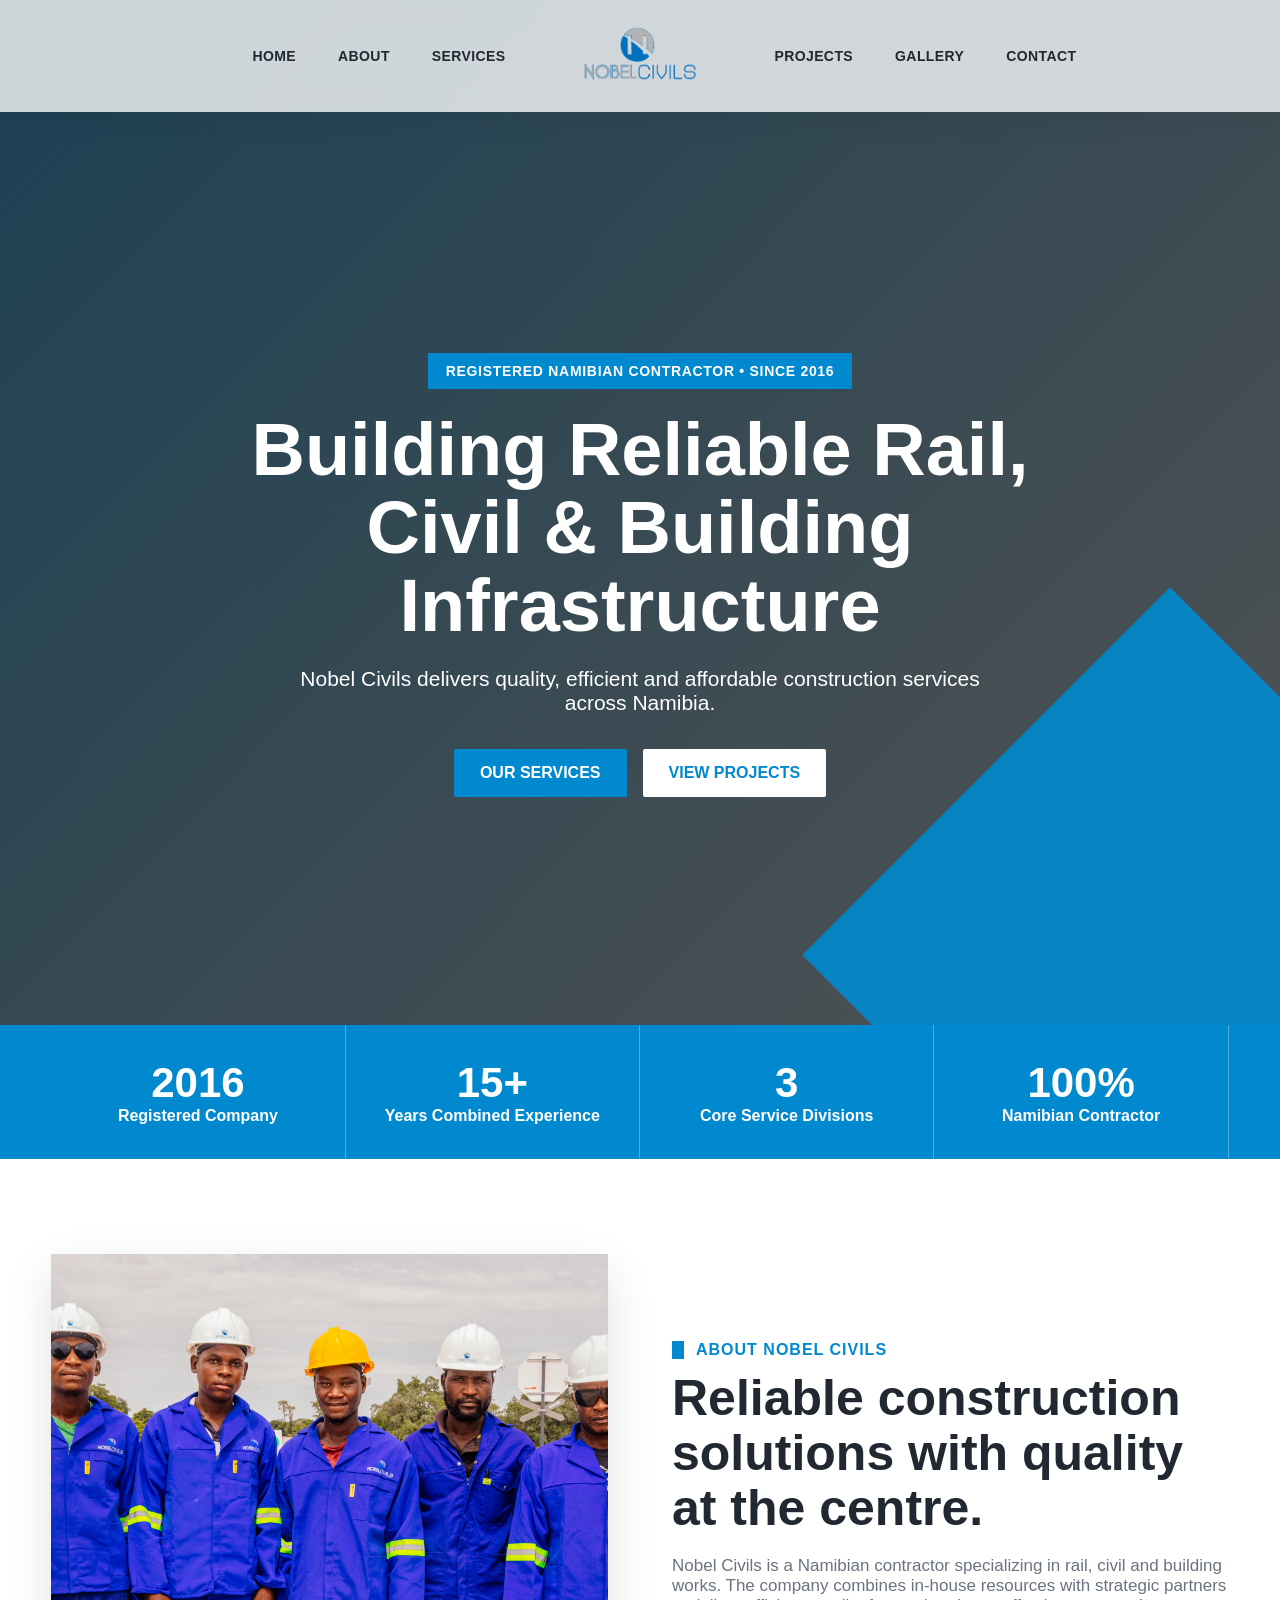
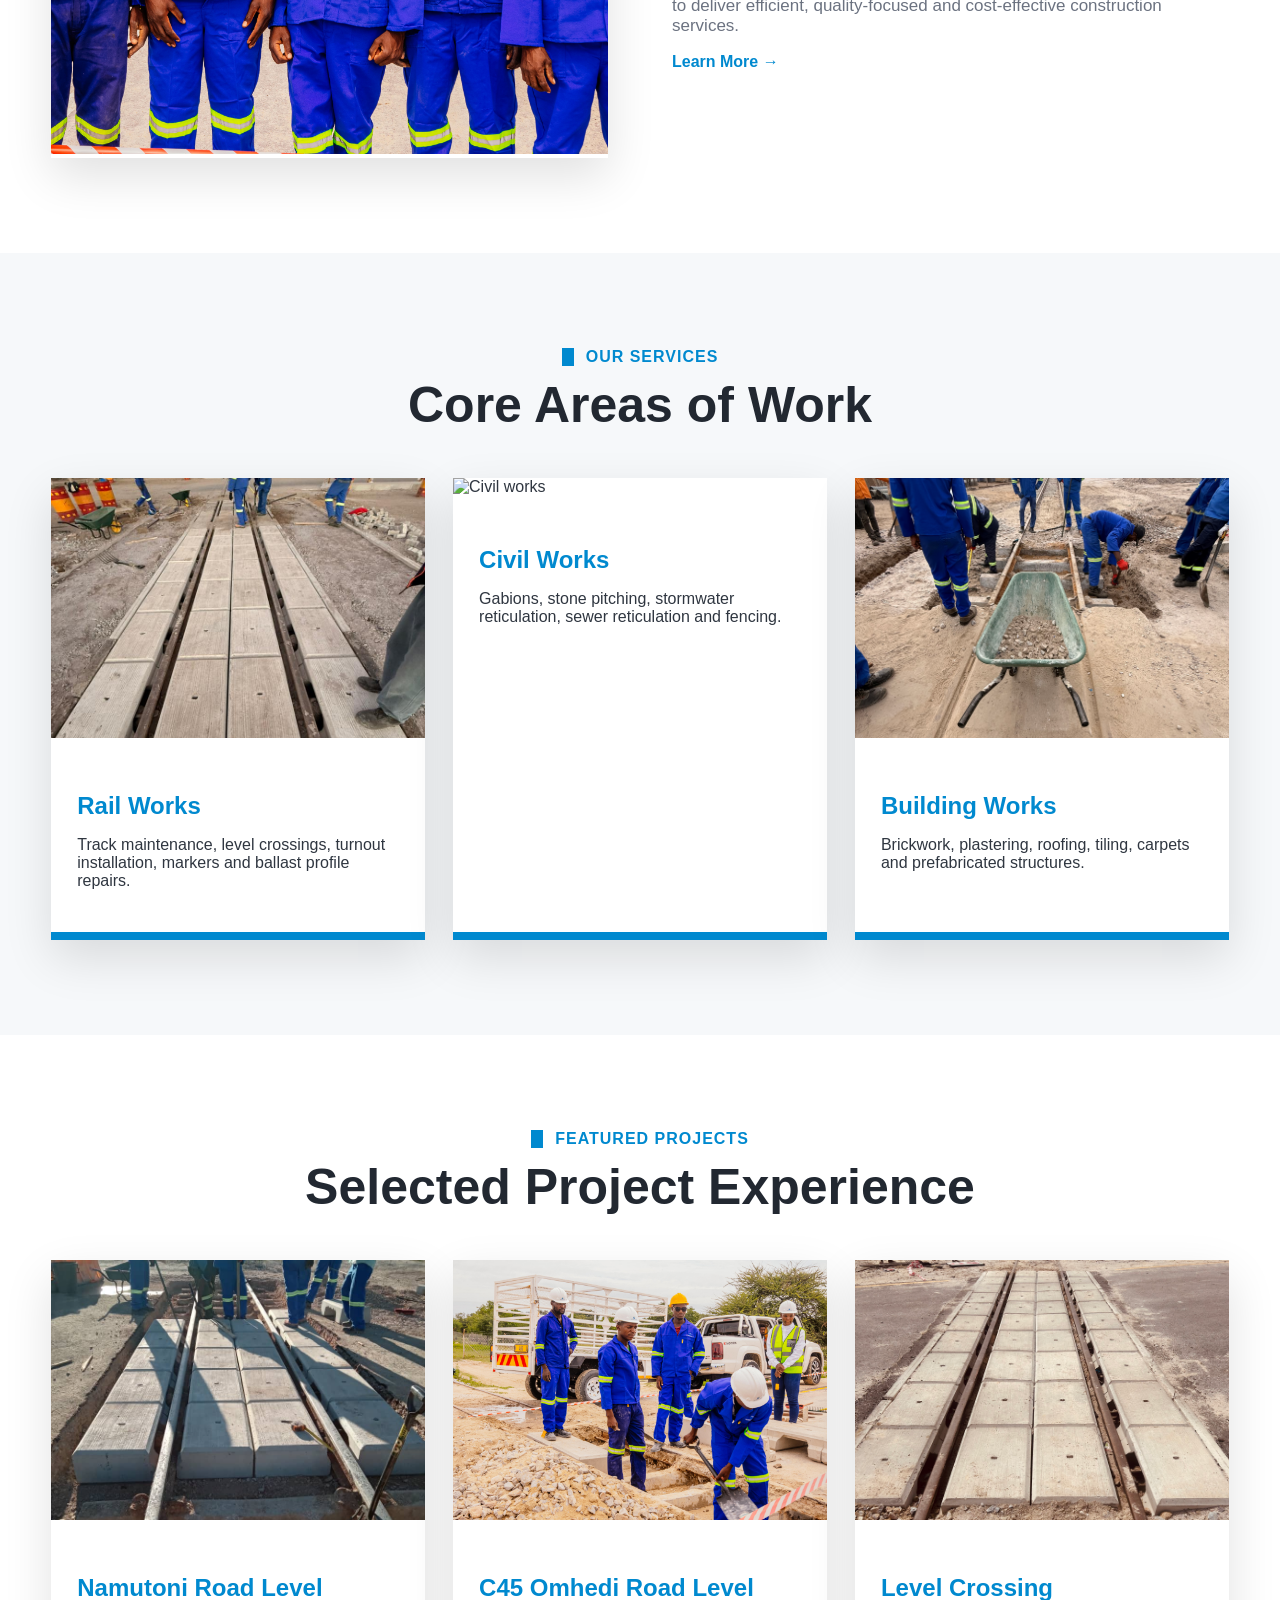
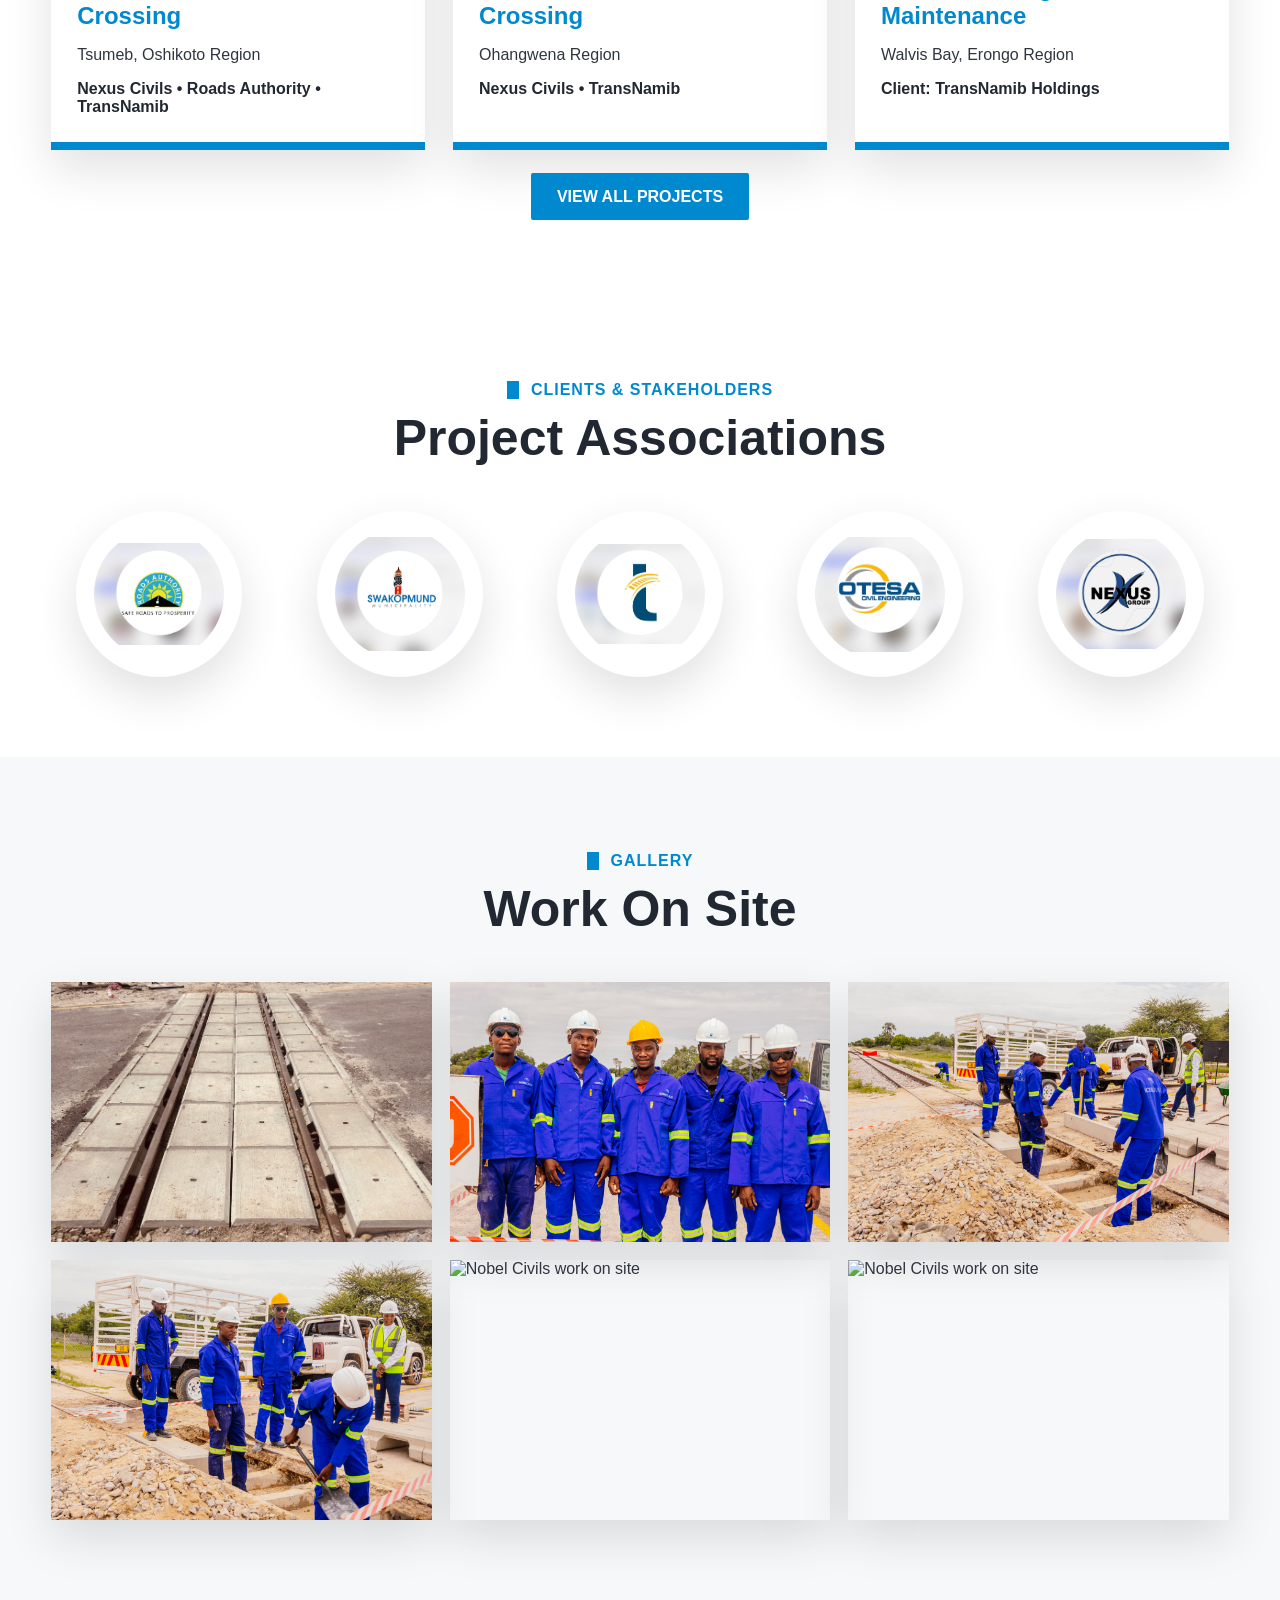
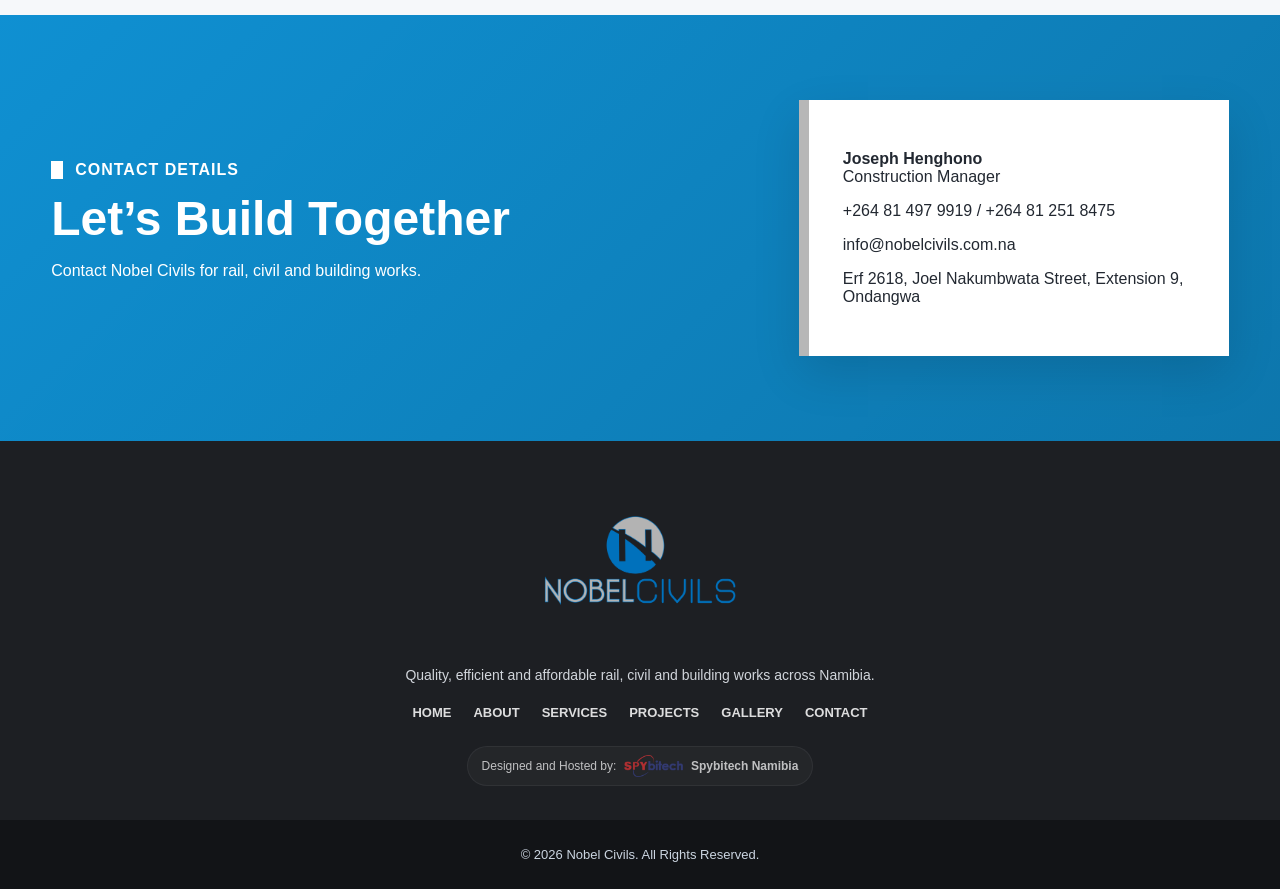
==== commit 4a93f607: "updated humburger" ====
--- a/index.html
+++ b/index.html
@@ -4,6 +4,8 @@
     <meta charset="UTF-8" />
     <meta name="viewport" content="width=device-width, initial-scale=1.0" />
     <title>Nobel Civils</title>
+    <link rel="stylesheet" href="style.css" />
+    <link rel="shortcut icon" href="assets/logo/logo.PNG" />
     <link rel="stylesheet" href="style.css" />
   </head>
   <body>
@@ -25,7 +27,11 @@
           <a href="contact.html">Contact</a>
         </nav>
 
-        <button class="menu-btn" id="menuBtn">☰</button>
+        <button class="menu-btn" id="menuBtn">
+          <span></span>
+          <span></span>
+          <span></span>
+        </button>
       </div>
     </header>
 
@@ -81,7 +87,7 @@
     <section class="section home-about">
       <div class="container split">
         <div class="section-image angled">
-          <img src="assets/images/img12.JPEG" alt="Nobel Civils team on site" />
+          <img src="assets/images/img12.jpeg" alt="Nobel Civils team on site" />
         </div>
 
         <div class="section-text">
@@ -235,7 +241,7 @@
           <img src="assets/images/img13.jpeg" alt="Nobel Civils work on site" />
           <img src="assets/images/img14.jpeg" alt="Nobel Civils work on site" />
           <img src="assets/images/img15.JPG" alt="Nobel Civils work on site" />
-          <img src="assets/images/img16.JPG" alt="Nobel Civils work on site" />
+          <img src="assets/images/img17.JPG" alt="Nobel Civils work on site" />
         </div>
       </div>
     </section>
--- a/style.css
+++ b/style.css
@@ -96,6 +96,52 @@
 
 .menu-btn {
   display: none;
+  width: 44px;
+  height: 44px;
+  background: transparent; /* remove blue background */
+  border: none;
+  cursor: pointer;
+  position: relative;
+  z-index: 1001;
+}
+
+/* the 3 lines */
+.menu-btn span {
+  position: absolute;
+  left: 8px;
+  width: 28px;
+  height: 3px;
+  background: var(--blue);
+  border-radius: 2px;
+  transition: all 0.3s ease;
+}
+
+/* positions */
+.menu-btn span:nth-child(1) {
+  top: 12px;
+}
+
+.menu-btn span:nth-child(2) {
+  top: 20px;
+}
+
+.menu-btn span:nth-child(3) {
+  top: 28px;
+}
+
+/* ACTIVE (X animation) */
+.menu-btn.active span:nth-child(1) {
+  transform: rotate(45deg);
+  top: 20px;
+}
+
+.menu-btn.active span:nth-child(2) {
+  opacity: 0;
+}
+
+.menu-btn.active span:nth-child(3) {
+  transform: rotate(-45deg);
+  top: 20px;
 }
 
 /* HERO */
@@ -892,3 +938,467 @@
     grid-template-columns: 1fr;
   }
 }
+
+/* PROJECTS PAGE */
+
+.projects-hero {
+  background: url("assets/images/image7.jpg") center/cover;
+}
+
+.projects-intro {
+  background: var(--light);
+}
+
+.project-showcase {
+  background: white;
+}
+
+.project-feature {
+  display: grid;
+  grid-template-columns: 1fr 1fr;
+  gap: 0;
+  margin-bottom: 55px;
+  background: white;
+  box-shadow: var(--shadow);
+  overflow: hidden;
+  align-items: stretch; /* keeps both sides equal */
+}
+
+.project-feature-img {
+  height: 380px; /* controls size */
+  overflow: hidden;
+}
+
+.project-feature-img img {
+  width: 100%;
+  height: 100%;
+  object-fit: cover;
+}
+
+.project-feature-content {
+  padding: 55px;
+  display: flex;
+  flex-direction: column;
+  justify-content: center;
+  max-width: 600px;
+}
+
+.project-tag {
+  display: inline-block;
+  width: fit-content;
+  background: var(--blue);
+  color: white;
+  padding: 8px 14px;
+  font-size: 13px;
+  font-weight: 800;
+  text-transform: uppercase;
+  letter-spacing: 0.5px;
+  margin-bottom: 16px;
+}
+
+.project-feature-content h2 {
+  font-size: clamp(30px, 4vw, 46px);
+  color: var(--dark);
+  line-height: 1.1;
+  margin-bottom: 18px;
+}
+
+.project-feature-content p {
+  color: var(--muted);
+  margin-bottom: 20px;
+}
+
+.project-meta {
+  list-style: none;
+  padding: 0;
+  margin: 0;
+}
+
+.project-meta li {
+  padding: 12px 0;
+  border-bottom: 1px solid #e5e7eb;
+  color: var(--muted);
+}
+
+.project-meta strong {
+  color: var(--dark);
+}
+
+.more-projects {
+  background: var(--light);
+}
+
+@media (max-width: 900px) {
+  .project-feature,
+  .reverse-feature {
+    grid-template-columns: 1fr;
+  }
+
+  .reverse-feature .project-feature-content {
+    order: 2;
+  }
+
+  .reverse-feature .project-feature-img {
+    order: 1;
+  }
+
+  .project-feature-content {
+    padding: 34px;
+  }
+
+  .project-feature-img img {
+    min-height: 300px;
+  }
+}
+
+/* GALLERY PAGE */
+
+.gallery-hero {
+  background: url("assets/images/image8.jpg") center/cover;
+}
+
+.gallery-intro {
+  background: var(--light);
+}
+
+/* GRID */
+.gallery-grid {
+  display: grid;
+  grid-template-columns: repeat(3, 1fr);
+  gap: 18px;
+}
+
+.gallery-grid img {
+  width: 100%;
+  height: 260px;
+  object-fit: cover;
+  cursor: pointer;
+  box-shadow: var(--shadow);
+  transition:
+    transform 0.3s ease,
+    filter 0.3s ease;
+}
+
+.gallery-grid img:hover {
+  transform: scale(1.05);
+  filter: brightness(0.9);
+}
+
+/* VIDEOS */
+.video-section {
+  background: var(--light);
+}
+
+.video-grid {
+  display: grid;
+  grid-template-columns: repeat(3, 1fr);
+  gap: 18px;
+}
+
+.video-grid video {
+  width: 100%;
+  height: 260px;
+  object-fit: cover;
+  box-shadow: var(--shadow);
+}
+
+/* MOBILE */
+@media (max-width: 900px) {
+  .gallery-grid,
+  .video-grid {
+    grid-template-columns: 1fr;
+  }
+}
+
+/* LIGHTBOX */
+
+.lightbox {
+  position: fixed;
+  inset: 0;
+  background: rgba(0, 0, 0, 0.88);
+  display: none;
+  align-items: center;
+  justify-content: center;
+  z-index: 5000;
+  padding: 24px;
+}
+
+.lightbox.active {
+  display: flex;
+}
+
+.lightbox-content img,
+.lightbox-content video {
+  max-width: 92vw;
+  max-height: 82vh;
+  object-fit: contain;
+  box-shadow: 0 25px 70px rgba(0, 0, 0, 0.45);
+}
+
+.lightbox-content video {
+  background: black;
+}
+
+.lightbox-close {
+  position: absolute;
+  top: 22px;
+  right: 28px;
+  background: transparent;
+  border: none;
+  color: white;
+  font-size: 44px;
+  cursor: pointer;
+  line-height: 1;
+}
+
+/* VIDEO PREVIEW CARDS */
+
+.video-card {
+  position: relative;
+  height: 260px;
+  overflow: hidden;
+  cursor: pointer;
+  box-shadow: var(--shadow);
+  background: #000;
+}
+
+.video-card video {
+  width: 100%;
+  height: 100%;
+  object-fit: cover;
+  pointer-events: none;
+  transition:
+    transform 0.35s ease,
+    filter 0.35s ease;
+}
+
+.video-card:hover video {
+  transform: scale(1.05);
+  filter: brightness(0.75);
+}
+
+.video-overlay {
+  position: absolute;
+  inset: 0;
+  display: grid;
+  place-items: center;
+  background: rgba(0, 0, 0, 0.25);
+  opacity: 0;
+  transition: opacity 0.3s ease;
+}
+
+.video-card:hover .video-overlay {
+  opacity: 1;
+}
+
+.video-card:hover .video-overlay {
+  opacity: 1;
+}
+
+.play-icon {
+  width: 70px;
+  height: 70px;
+  background: rgba(255, 255, 255, 0.9);
+  border-radius: 50%;
+  display: grid;
+  place-items: center;
+  transition:
+    transform 0.25s ease,
+    background 0.25s ease;
+}
+
+/* triangle */
+.play-icon::before {
+  content: "";
+  border-style: solid;
+  border-width: 12px 0 12px 18px;
+  border-color: transparent transparent transparent #0089cf;
+  margin-left: 4px;
+}
+
+.video-card:hover .play-icon {
+  transform: scale(1.1);
+  background: white;
+}
+
+.play-icon {
+  animation: pulse 2.5s infinite;
+}
+
+@keyframes pulse {
+  0% {
+    box-shadow: 0 0 0 0 rgba(0, 137, 207, 0.5);
+  }
+  70% {
+    box-shadow: 0 0 0 14px rgba(0, 137, 207, 0);
+  }
+  100% {
+    box-shadow: 0 0 0 0 rgba(0, 137, 207, 0);
+  }
+}
+
+/* CONTACT PAGE */
+
+.contact-hero {
+  background: url("assets/images/image17.jpg") center/cover;
+}
+
+.contact-page {
+  background: var(--light);
+}
+
+.contact-page-grid {
+  display: grid;
+  grid-template-columns: 0.95fr 1.05fr;
+  gap: 36px;
+  align-items: start;
+}
+
+.contact-info-panel,
+.contact-form-panel {
+  background: white;
+  padding: 42px;
+  box-shadow: var(--shadow);
+}
+
+.contact-info-panel {
+  border-left: 8px solid var(--blue);
+}
+
+.contact-info-panel h2,
+.contact-form-panel h2 {
+  font-size: 36px;
+  color: var(--dark);
+  margin-bottom: 16px;
+}
+
+.contact-info-panel > p {
+  color: var(--muted);
+  margin-bottom: 30px;
+}
+
+.contact-info-list {
+  display: grid;
+  gap: 18px;
+}
+
+.contact-info-item {
+  padding-bottom: 18px;
+  border-bottom: 1px solid #e5e7eb;
+}
+
+.contact-info-item h3 {
+  color: var(--blue);
+  font-size: 18px;
+  margin-bottom: 6px;
+}
+
+.contact-info-item p,
+.contact-info-item a {
+  color: var(--text);
+  text-decoration: none;
+  font-weight: 600;
+}
+
+.contact-info-item span {
+  color: var(--muted);
+  font-weight: 500;
+}
+
+.contact-form {
+  display: grid;
+  gap: 18px;
+}
+
+.form-group {
+  display: grid;
+  gap: 7px;
+}
+
+.form-group label {
+  font-weight: 800;
+  color: var(--dark);
+  font-size: 14px;
+}
+
+.form-group input,
+.form-group select,
+.form-group textarea {
+  width: 100%;
+  padding: 14px 15px;
+  border: 1px solid #d1d5db;
+  font-family: inherit;
+  font-size: 15px;
+  outline: none;
+  background: #fff;
+}
+
+.form-group input:focus,
+.form-group select:focus,
+.form-group textarea:focus {
+  border-color: var(--blue);
+  box-shadow: 0 0 0 4px rgba(0, 137, 207, 0.12);
+}
+
+.form-btn {
+  background: var(--blue);
+  color: white;
+  border: none;
+  padding: 15px 22px;
+  font-weight: 900;
+  text-transform: uppercase;
+  cursor: pointer;
+}
+
+.form-btn:hover {
+  background: var(--blue-dark);
+}
+
+.form-message {
+  font-weight: 700;
+  color: var(--blue);
+}
+
+.map-section {
+  padding: 80px 0;
+  background: white;
+}
+
+.map-placeholder {
+  background:
+    linear-gradient(135deg, rgba(0, 137, 207, 0.92), rgba(0, 111, 168, 0.92)),
+    url("assets/images/img14.jpeg") center/cover;
+  min-height: 320px;
+  color: white;
+  display: grid;
+  place-items: center;
+  text-align: center;
+  padding: 40px;
+  box-shadow: var(--shadow);
+}
+
+.map-placeholder h2 {
+  font-size: 42px;
+  margin-bottom: 10px;
+}
+
+.map-placeholder p {
+  margin-bottom: 24px;
+}
+
+@media (max-width: 900px) {
+  .contact-page-grid {
+    grid-template-columns: 1fr;
+  }
+
+  .contact-info-panel,
+  .contact-form-panel {
+    padding: 30px;
+  }
+}
+
+@media (max-width: 900px) {
+  .menu-btn {
+    display: block;
+  }
+}
--- a/style.css
+++ b/style.css
@@ -96,6 +96,52 @@
 
 .menu-btn {
   display: none;
+  width: 44px;
+  height: 44px;
+  background: transparent; /* remove blue background */
+  border: none;
+  cursor: pointer;
+  position: relative;
+  z-index: 1001;
+}
+
+/* the 3 lines */
+.menu-btn span {
+  position: absolute;
+  left: 8px;
+  width: 28px;
+  height: 3px;
+  background: var(--blue);
+  border-radius: 2px;
+  transition: all 0.3s ease;
+}
+
+/* positions */
+.menu-btn span:nth-child(1) {
+  top: 12px;
+}
+
+.menu-btn span:nth-child(2) {
+  top: 20px;
+}
+
+.menu-btn span:nth-child(3) {
+  top: 28px;
+}
+
+/* ACTIVE (X animation) */
+.menu-btn.active span:nth-child(1) {
+  transform: rotate(45deg);
+  top: 20px;
+}
+
+.menu-btn.active span:nth-child(2) {
+  opacity: 0;
+}
+
+.menu-btn.active span:nth-child(3) {
+  transform: rotate(-45deg);
+  top: 20px;
 }
 
 /* HERO */
@@ -892,3 +938,467 @@
     grid-template-columns: 1fr;
   }
 }
+
+/* PROJECTS PAGE */
+
+.projects-hero {
+  background: url("assets/images/image7.jpg") center/cover;
+}
+
+.projects-intro {
+  background: var(--light);
+}
+
+.project-showcase {
+  background: white;
+}
+
+.project-feature {
+  display: grid;
+  grid-template-columns: 1fr 1fr;
+  gap: 0;
+  margin-bottom: 55px;
+  background: white;
+  box-shadow: var(--shadow);
+  overflow: hidden;
+  align-items: stretch; /* keeps both sides equal */
+}
+
+.project-feature-img {
+  height: 380px; /* controls size */
+  overflow: hidden;
+}
+
+.project-feature-img img {
+  width: 100%;
+  height: 100%;
+  object-fit: cover;
+}
+
+.project-feature-content {
+  padding: 55px;
+  display: flex;
+  flex-direction: column;
+  justify-content: center;
+  max-width: 600px;
+}
+
+.project-tag {
+  display: inline-block;
+  width: fit-content;
+  background: var(--blue);
+  color: white;
+  padding: 8px 14px;
+  font-size: 13px;
+  font-weight: 800;
+  text-transform: uppercase;
+  letter-spacing: 0.5px;
+  margin-bottom: 16px;
+}
+
+.project-feature-content h2 {
+  font-size: clamp(30px, 4vw, 46px);
+  color: var(--dark);
+  line-height: 1.1;
+  margin-bottom: 18px;
+}
+
+.project-feature-content p {
+  color: var(--muted);
+  margin-bottom: 20px;
+}
+
+.project-meta {
+  list-style: none;
+  padding: 0;
+  margin: 0;
+}
+
+.project-meta li {
+  padding: 12px 0;
+  border-bottom: 1px solid #e5e7eb;
+  color: var(--muted);
+}
+
+.project-meta strong {
+  color: var(--dark);
+}
+
+.more-projects {
+  background: var(--light);
+}
+
+@media (max-width: 900px) {
+  .project-feature,
+  .reverse-feature {
+    grid-template-columns: 1fr;
+  }
+
+  .reverse-feature .project-feature-content {
+    order: 2;
+  }
+
+  .reverse-feature .project-feature-img {
+    order: 1;
+  }
+
+  .project-feature-content {
+    padding: 34px;
+  }
+
+  .project-feature-img img {
+    min-height: 300px;
+  }
+}
+
+/* GALLERY PAGE */
+
+.gallery-hero {
+  background: url("assets/images/image8.jpg") center/cover;
+}
+
+.gallery-intro {
+  background: var(--light);
+}
+
+/* GRID */
+.gallery-grid {
+  display: grid;
+  grid-template-columns: repeat(3, 1fr);
+  gap: 18px;
+}
+
+.gallery-grid img {
+  width: 100%;
+  height: 260px;
+  object-fit: cover;
+  cursor: pointer;
+  box-shadow: var(--shadow);
+  transition:
+    transform 0.3s ease,
+    filter 0.3s ease;
+}
+
+.gallery-grid img:hover {
+  transform: scale(1.05);
+  filter: brightness(0.9);
+}
+
+/* VIDEOS */
+.video-section {
+  background: var(--light);
+}
+
+.video-grid {
+  display: grid;
+  grid-template-columns: repeat(3, 1fr);
+  gap: 18px;
+}
+
+.video-grid video {
+  width: 100%;
+  height: 260px;
+  object-fit: cover;
+  box-shadow: var(--shadow);
+}
+
+/* MOBILE */
+@media (max-width: 900px) {
+  .gallery-grid,
+  .video-grid {
+    grid-template-columns: 1fr;
+  }
+}
+
+/* LIGHTBOX */
+
+.lightbox {
+  position: fixed;
+  inset: 0;
+  background: rgba(0, 0, 0, 0.88);
+  display: none;
+  align-items: center;
+  justify-content: center;
+  z-index: 5000;
+  padding: 24px;
+}
+
+.lightbox.active {
+  display: flex;
+}
+
+.lightbox-content img,
+.lightbox-content video {
+  max-width: 92vw;
+  max-height: 82vh;
+  object-fit: contain;
+  box-shadow: 0 25px 70px rgba(0, 0, 0, 0.45);
+}
+
+.lightbox-content video {
+  background: black;
+}
+
+.lightbox-close {
+  position: absolute;
+  top: 22px;
+  right: 28px;
+  background: transparent;
+  border: none;
+  color: white;
+  font-size: 44px;
+  cursor: pointer;
+  line-height: 1;
+}
+
+/* VIDEO PREVIEW CARDS */
+
+.video-card {
+  position: relative;
+  height: 260px;
+  overflow: hidden;
+  cursor: pointer;
+  box-shadow: var(--shadow);
+  background: #000;
+}
+
+.video-card video {
+  width: 100%;
+  height: 100%;
+  object-fit: cover;
+  pointer-events: none;
+  transition:
+    transform 0.35s ease,
+    filter 0.35s ease;
+}
+
+.video-card:hover video {
+  transform: scale(1.05);
+  filter: brightness(0.75);
+}
+
+.video-overlay {
+  position: absolute;
+  inset: 0;
+  display: grid;
+  place-items: center;
+  background: rgba(0, 0, 0, 0.25);
+  opacity: 0;
+  transition: opacity 0.3s ease;
+}
+
+.video-card:hover .video-overlay {
+  opacity: 1;
+}
+
+.video-card:hover .video-overlay {
+  opacity: 1;
+}
+
+.play-icon {
+  width: 70px;
+  height: 70px;
+  background: rgba(255, 255, 255, 0.9);
+  border-radius: 50%;
+  display: grid;
+  place-items: center;
+  transition:
+    transform 0.25s ease,
+    background 0.25s ease;
+}
+
+/* triangle */
+.play-icon::before {
+  content: "";
+  border-style: solid;
+  border-width: 12px 0 12px 18px;
+  border-color: transparent transparent transparent #0089cf;
+  margin-left: 4px;
+}
+
+.video-card:hover .play-icon {
+  transform: scale(1.1);
+  background: white;
+}
+
+.play-icon {
+  animation: pulse 2.5s infinite;
+}
+
+@keyframes pulse {
+  0% {
+    box-shadow: 0 0 0 0 rgba(0, 137, 207, 0.5);
+  }
+  70% {
+    box-shadow: 0 0 0 14px rgba(0, 137, 207, 0);
+  }
+  100% {
+    box-shadow: 0 0 0 0 rgba(0, 137, 207, 0);
+  }
+}
+
+/* CONTACT PAGE */
+
+.contact-hero {
+  background: url("assets/images/image17.jpg") center/cover;
+}
+
+.contact-page {
+  background: var(--light);
+}
+
+.contact-page-grid {
+  display: grid;
+  grid-template-columns: 0.95fr 1.05fr;
+  gap: 36px;
+  align-items: start;
+}
+
+.contact-info-panel,
+.contact-form-panel {
+  background: white;
+  padding: 42px;
+  box-shadow: var(--shadow);
+}
+
+.contact-info-panel {
+  border-left: 8px solid var(--blue);
+}
+
+.contact-info-panel h2,
+.contact-form-panel h2 {
+  font-size: 36px;
+  color: var(--dark);
+  margin-bottom: 16px;
+}
+
+.contact-info-panel > p {
+  color: var(--muted);
+  margin-bottom: 30px;
+}
+
+.contact-info-list {
+  display: grid;
+  gap: 18px;
+}
+
+.contact-info-item {
+  padding-bottom: 18px;
+  border-bottom: 1px solid #e5e7eb;
+}
+
+.contact-info-item h3 {
+  color: var(--blue);
+  font-size: 18px;
+  margin-bottom: 6px;
+}
+
+.contact-info-item p,
+.contact-info-item a {
+  color: var(--text);
+  text-decoration: none;
+  font-weight: 600;
+}
+
+.contact-info-item span {
+  color: var(--muted);
+  font-weight: 500;
+}
+
+.contact-form {
+  display: grid;
+  gap: 18px;
+}
+
+.form-group {
+  display: grid;
+  gap: 7px;
+}
+
+.form-group label {
+  font-weight: 800;
+  color: var(--dark);
+  font-size: 14px;
+}
+
+.form-group input,
+.form-group select,
+.form-group textarea {
+  width: 100%;
+  padding: 14px 15px;
+  border: 1px solid #d1d5db;
+  font-family: inherit;
+  font-size: 15px;
+  outline: none;
+  background: #fff;
+}
+
+.form-group input:focus,
+.form-group select:focus,
+.form-group textarea:focus {
+  border-color: var(--blue);
+  box-shadow: 0 0 0 4px rgba(0, 137, 207, 0.12);
+}
+
+.form-btn {
+  background: var(--blue);
+  color: white;
+  border: none;
+  padding: 15px 22px;
+  font-weight: 900;
+  text-transform: uppercase;
+  cursor: pointer;
+}
+
+.form-btn:hover {
+  background: var(--blue-dark);
+}
+
+.form-message {
+  font-weight: 700;
+  color: var(--blue);
+}
+
+.map-section {
+  padding: 80px 0;
+  background: white;
+}
+
+.map-placeholder {
+  background:
+    linear-gradient(135deg, rgba(0, 137, 207, 0.92), rgba(0, 111, 168, 0.92)),
+    url("assets/images/img14.jpeg") center/cover;
+  min-height: 320px;
+  color: white;
+  display: grid;
+  place-items: center;
+  text-align: center;
+  padding: 40px;
+  box-shadow: var(--shadow);
+}
+
+.map-placeholder h2 {
+  font-size: 42px;
+  margin-bottom: 10px;
+}
+
+.map-placeholder p {
+  margin-bottom: 24px;
+}
+
+@media (max-width: 900px) {
+  .contact-page-grid {
+    grid-template-columns: 1fr;
+  }
+
+  .contact-info-panel,
+  .contact-form-panel {
+    padding: 30px;
+  }
+}
+
+@media (max-width: 900px) {
+  .menu-btn {
+    display: block;
+  }
+}
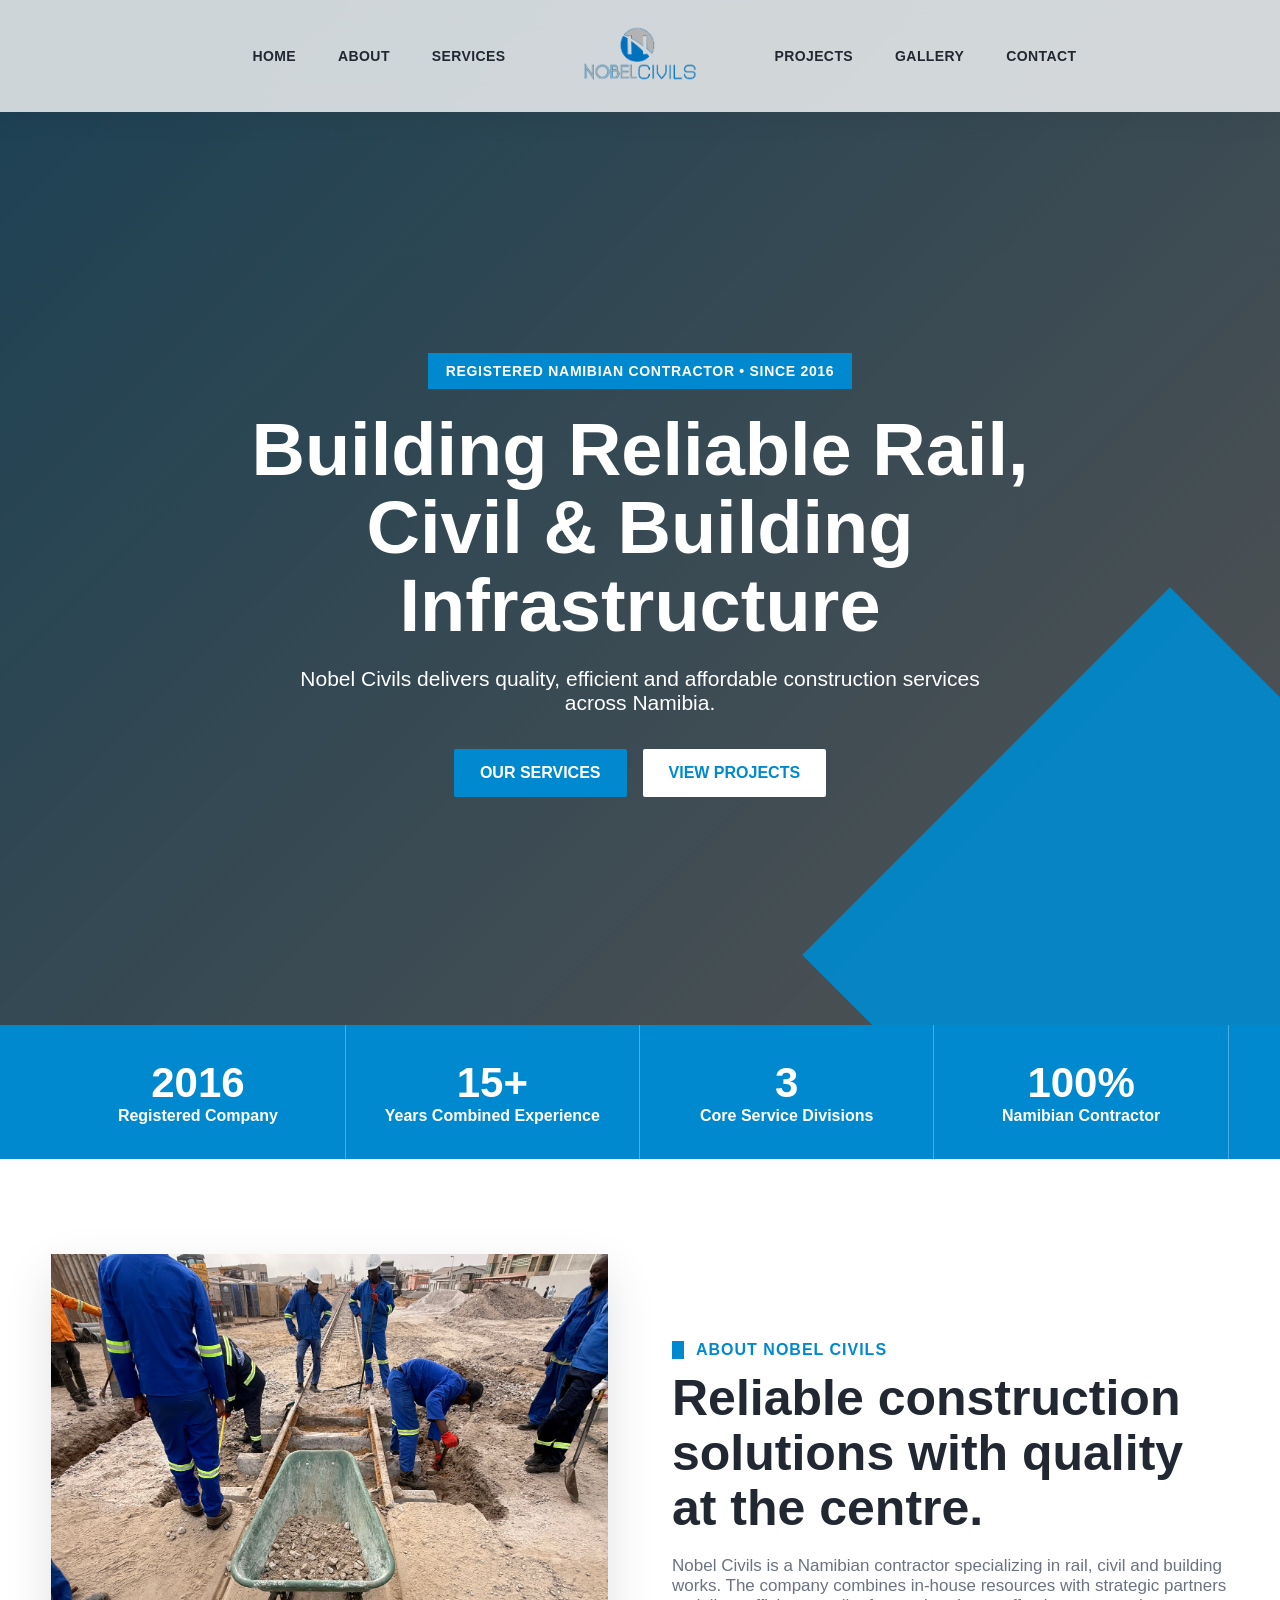
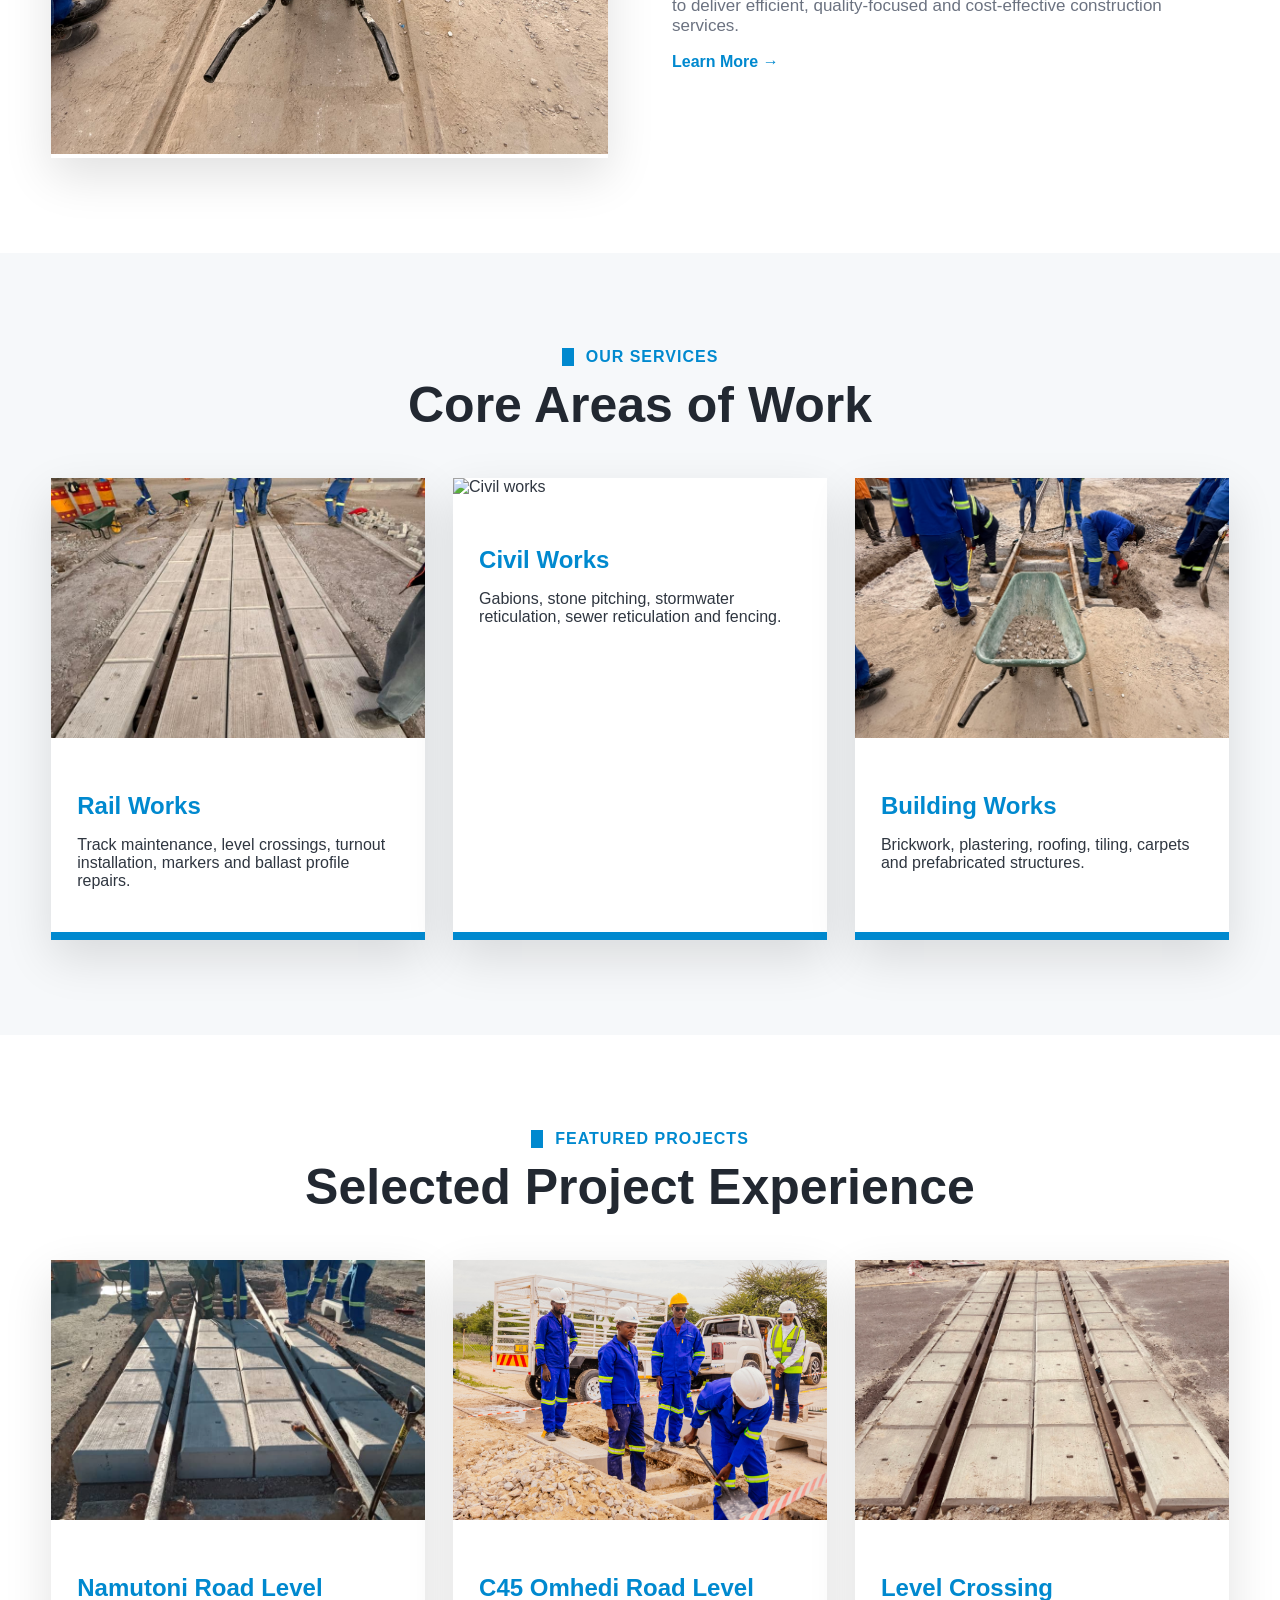
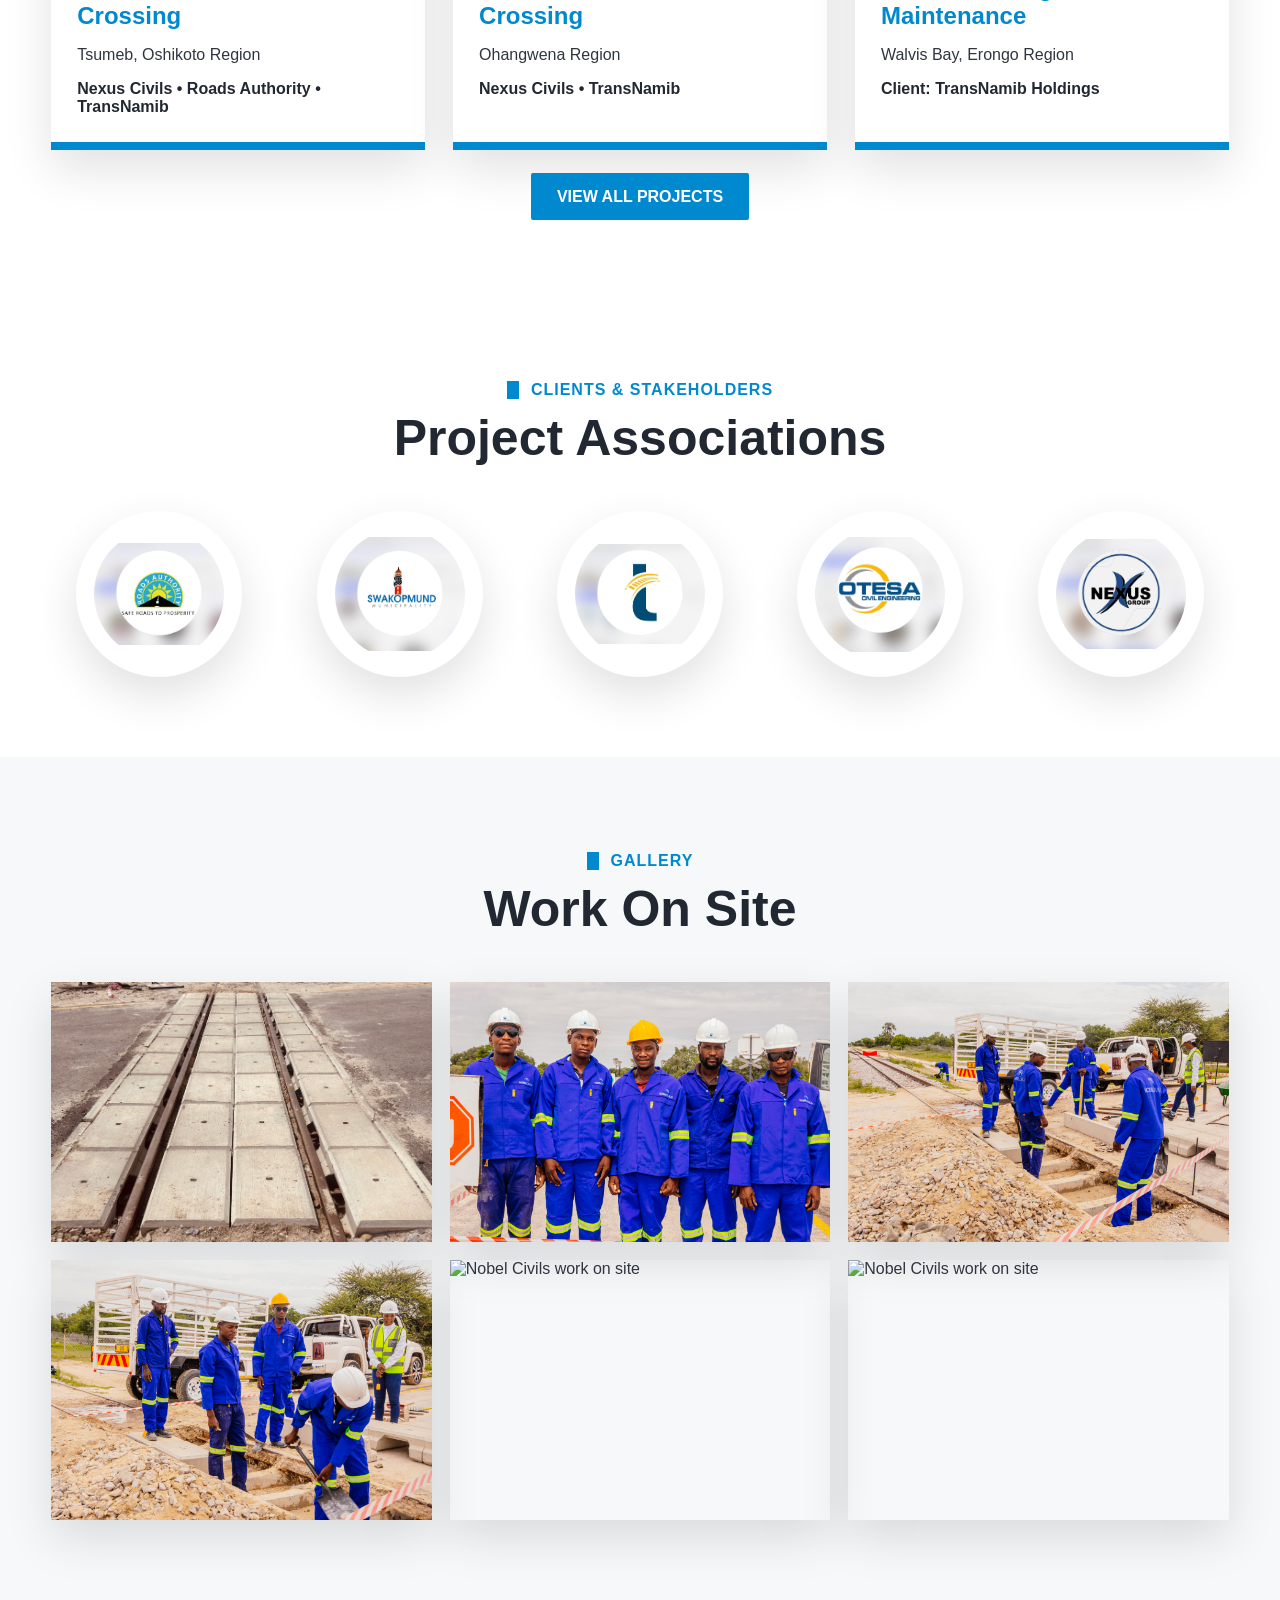
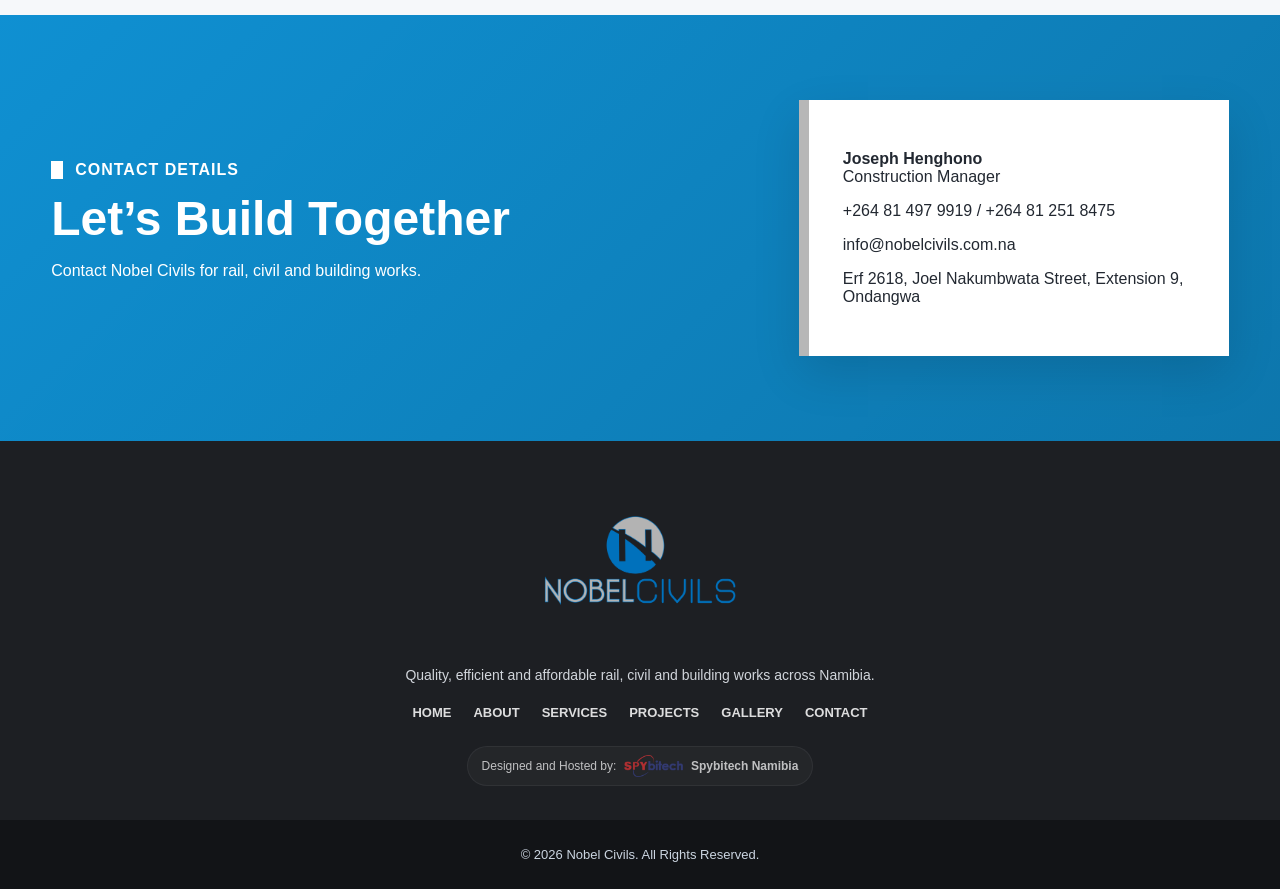
==== commit f99c0d4d: "updated hero image" ====
--- a/index.html
+++ b/index.html
@@ -87,7 +87,7 @@
     <section class="section home-about">
       <div class="container split">
         <div class="section-image angled">
-          <img src="assets/images/img12.jpeg" alt="Nobel Civils team on site" />
+          <img src="assets/images/img3.jpeg" alt="Nobel Civils team on site" />
         </div>
 
         <div class="section-text">
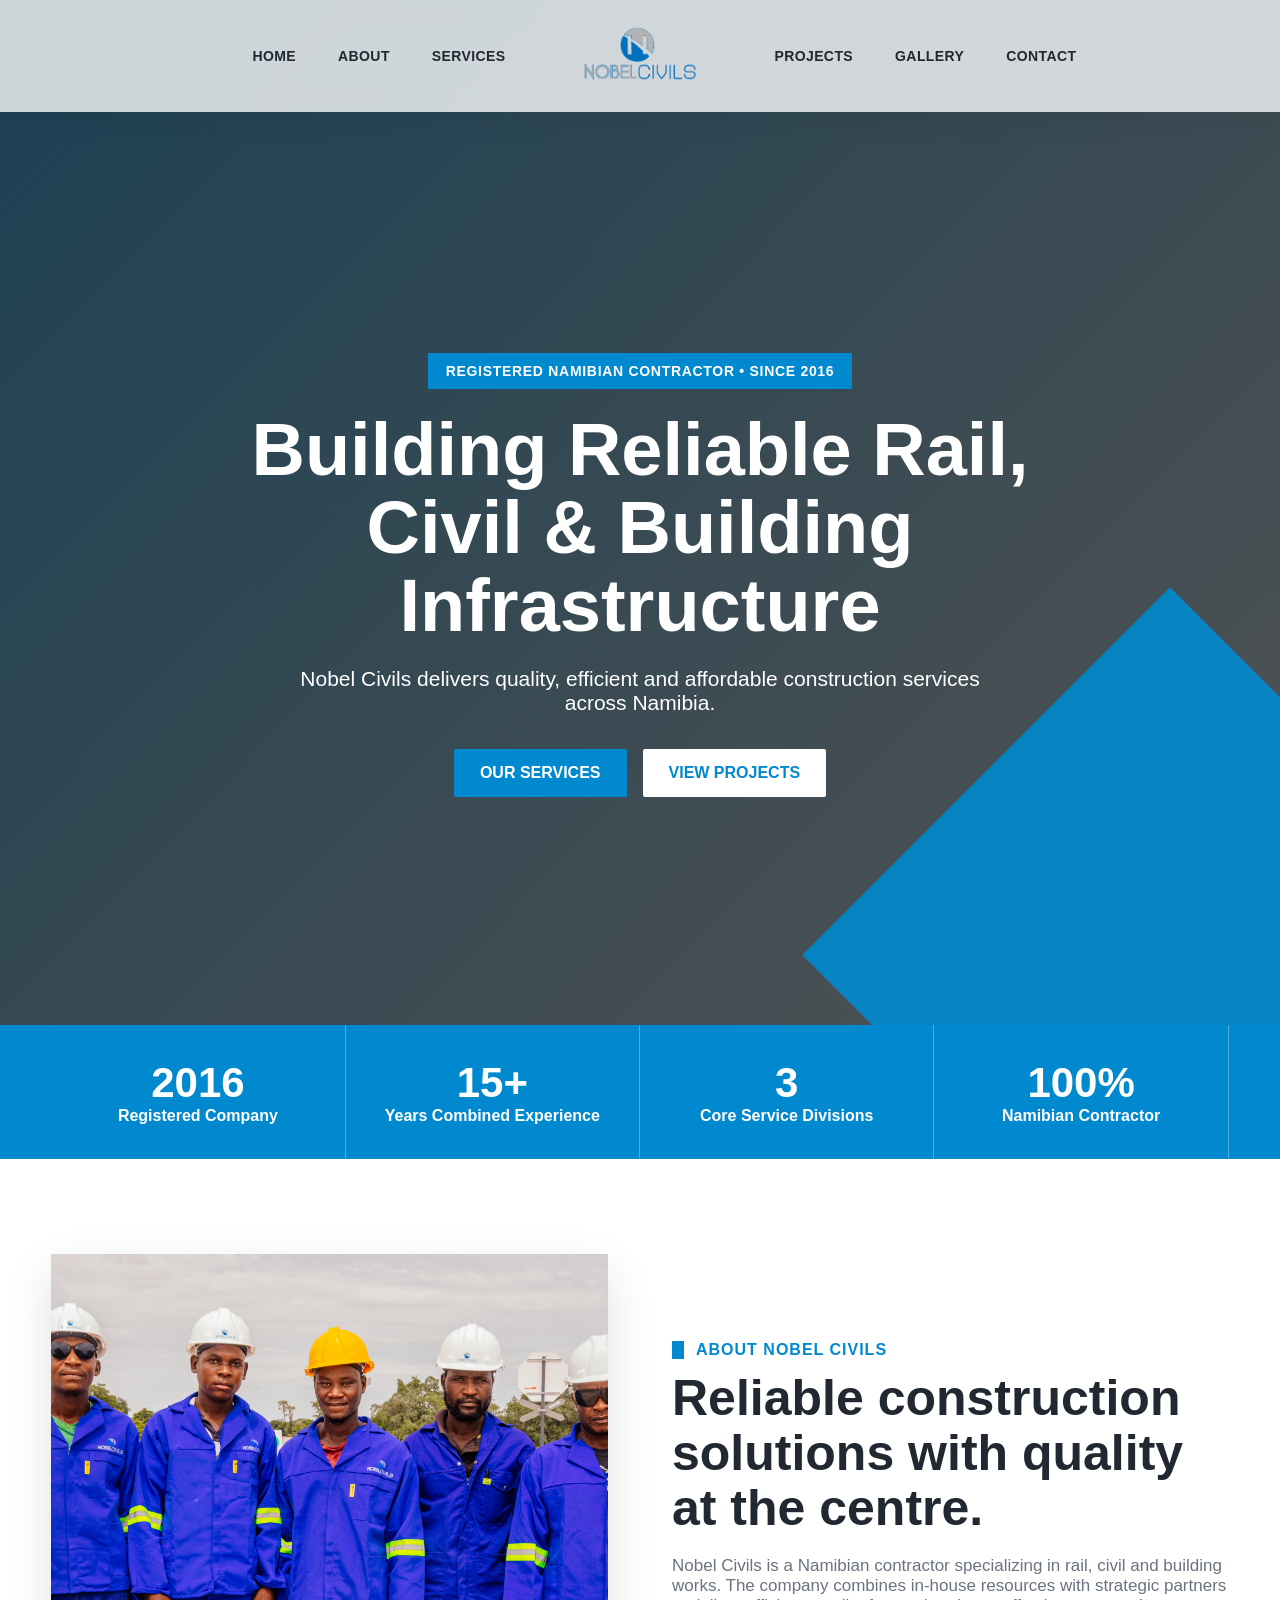
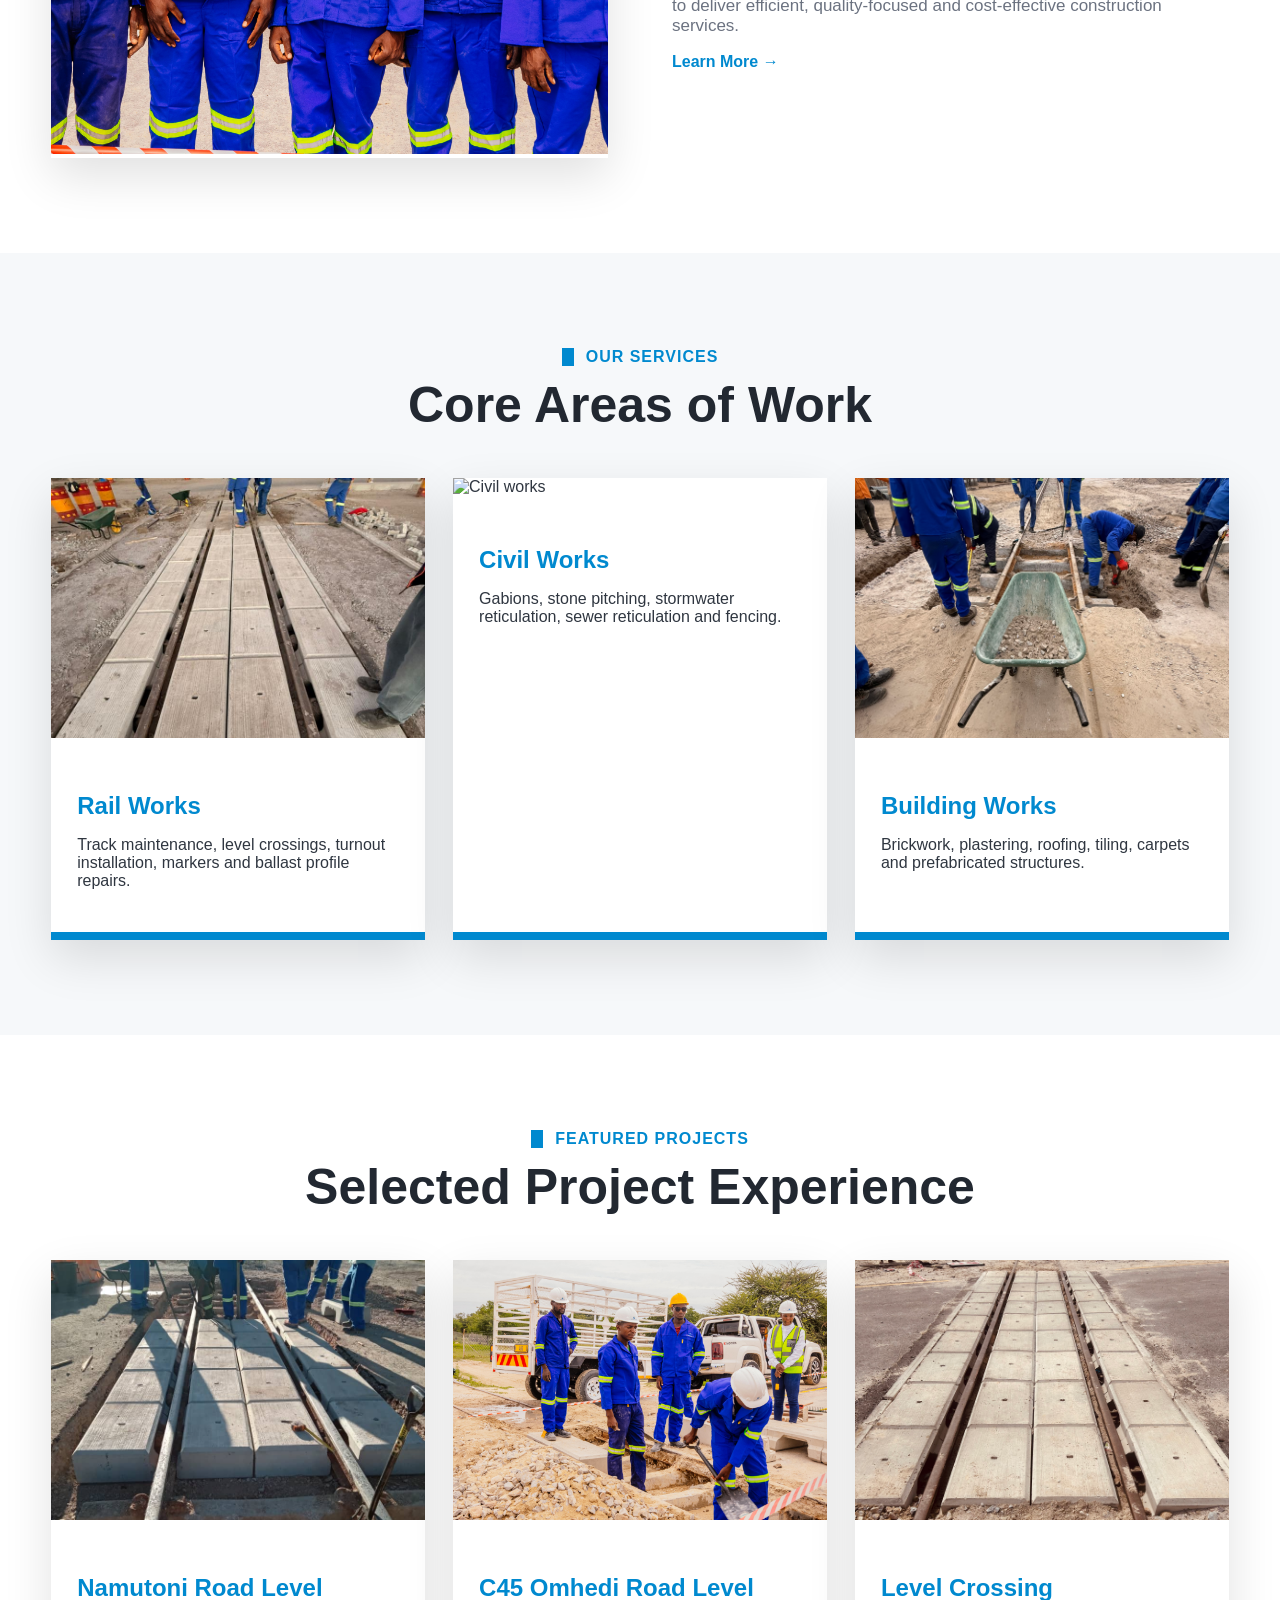
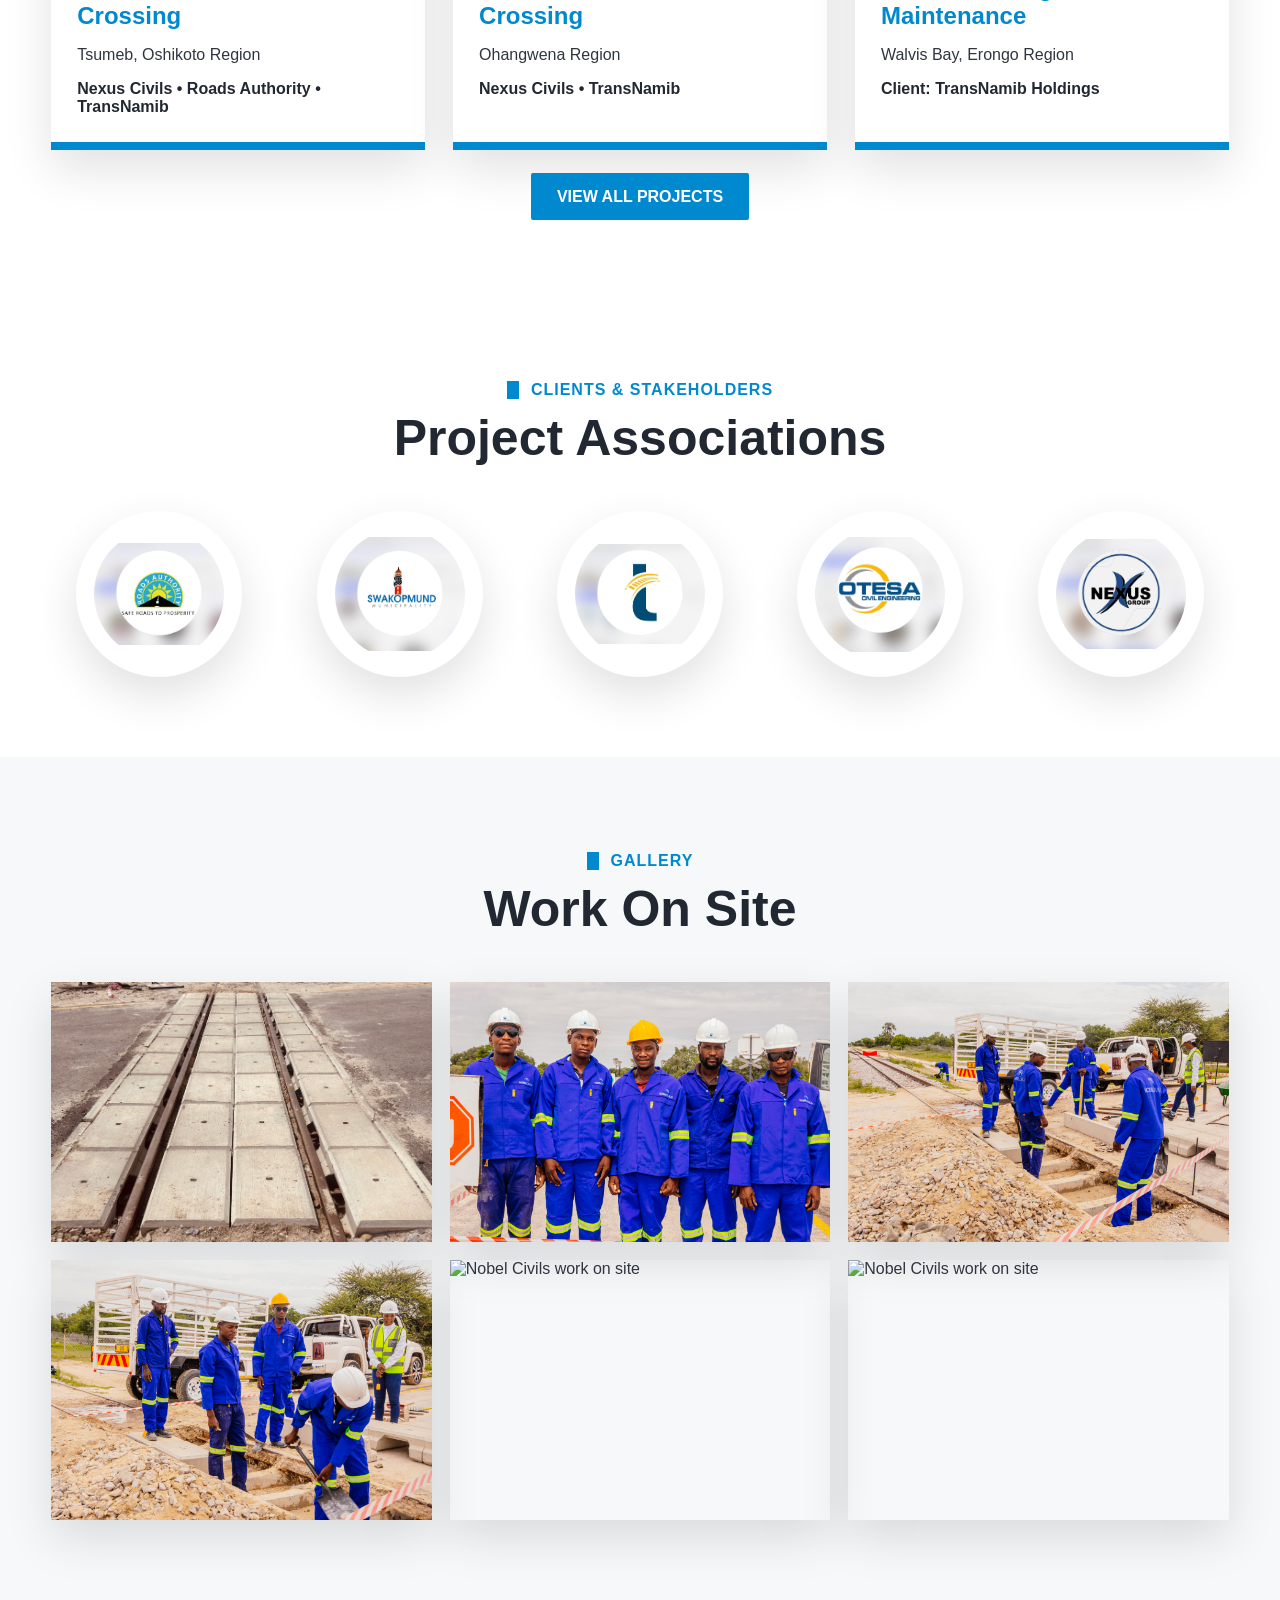
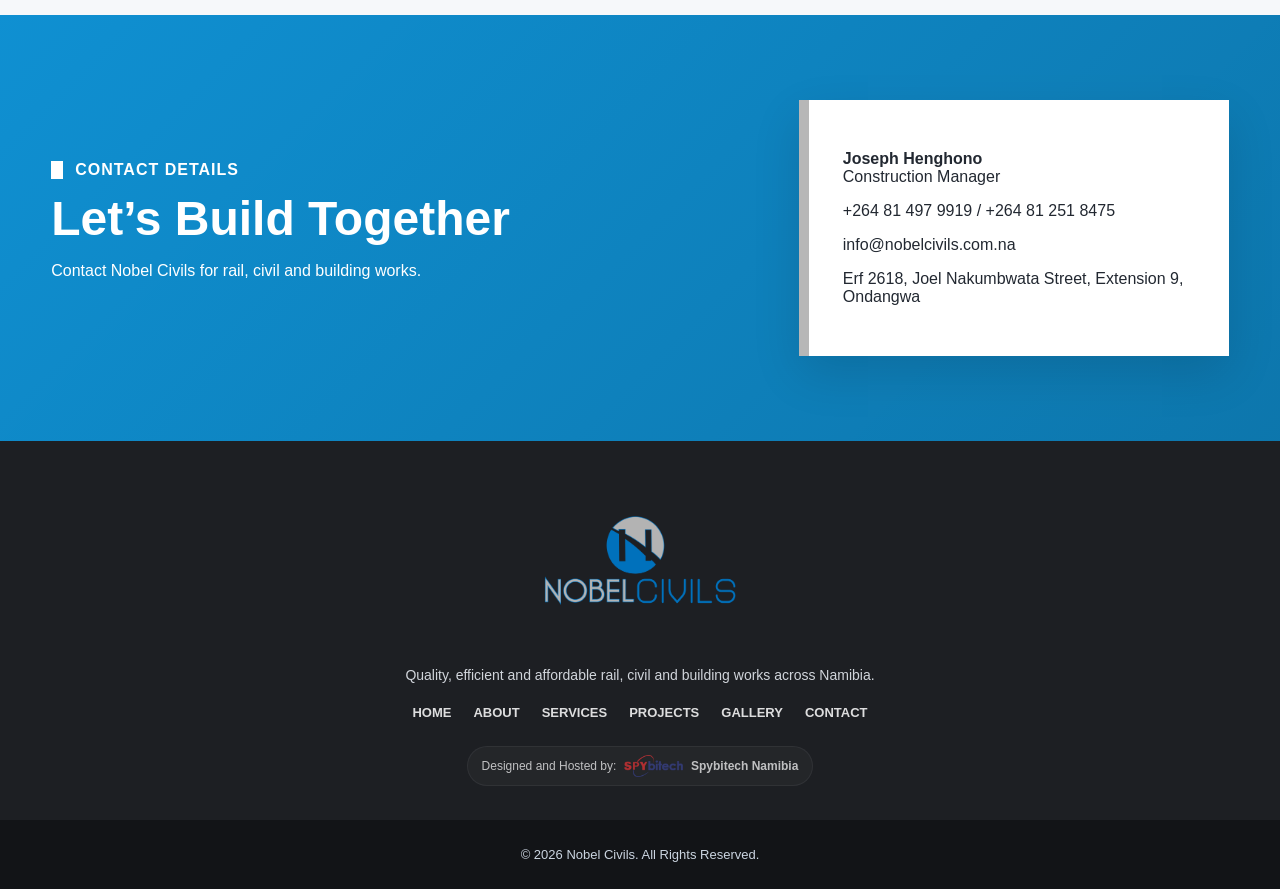
==== commit fc507897: "rolled back some changes" ====
--- a/index.html
+++ b/index.html
@@ -87,7 +87,7 @@
     <section class="section home-about">
       <div class="container split">
         <div class="section-image angled">
-          <img src="assets/images/img3.jpeg" alt="Nobel Civils team on site" />
+          <img src="assets/images/img12.jpeg" alt="Nobel Civils team on site" />
         </div>
 
         <div class="section-text">
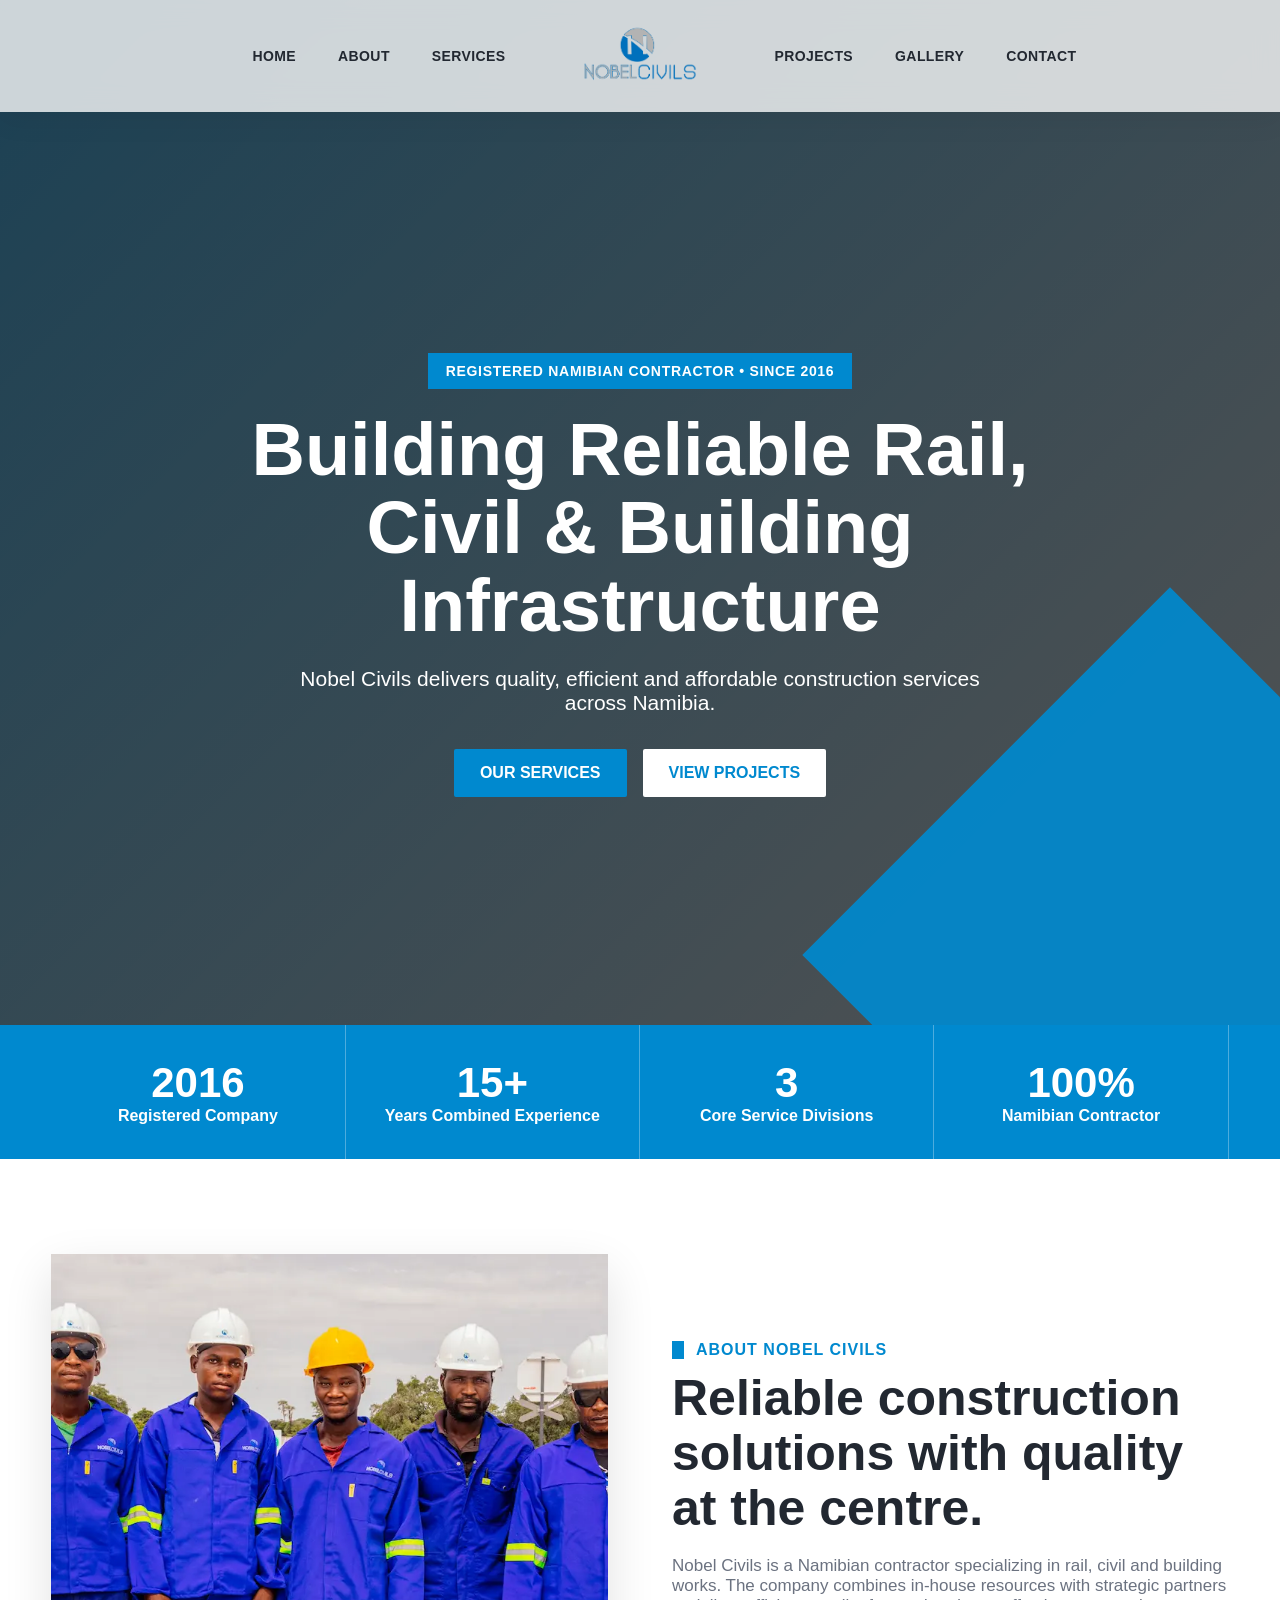
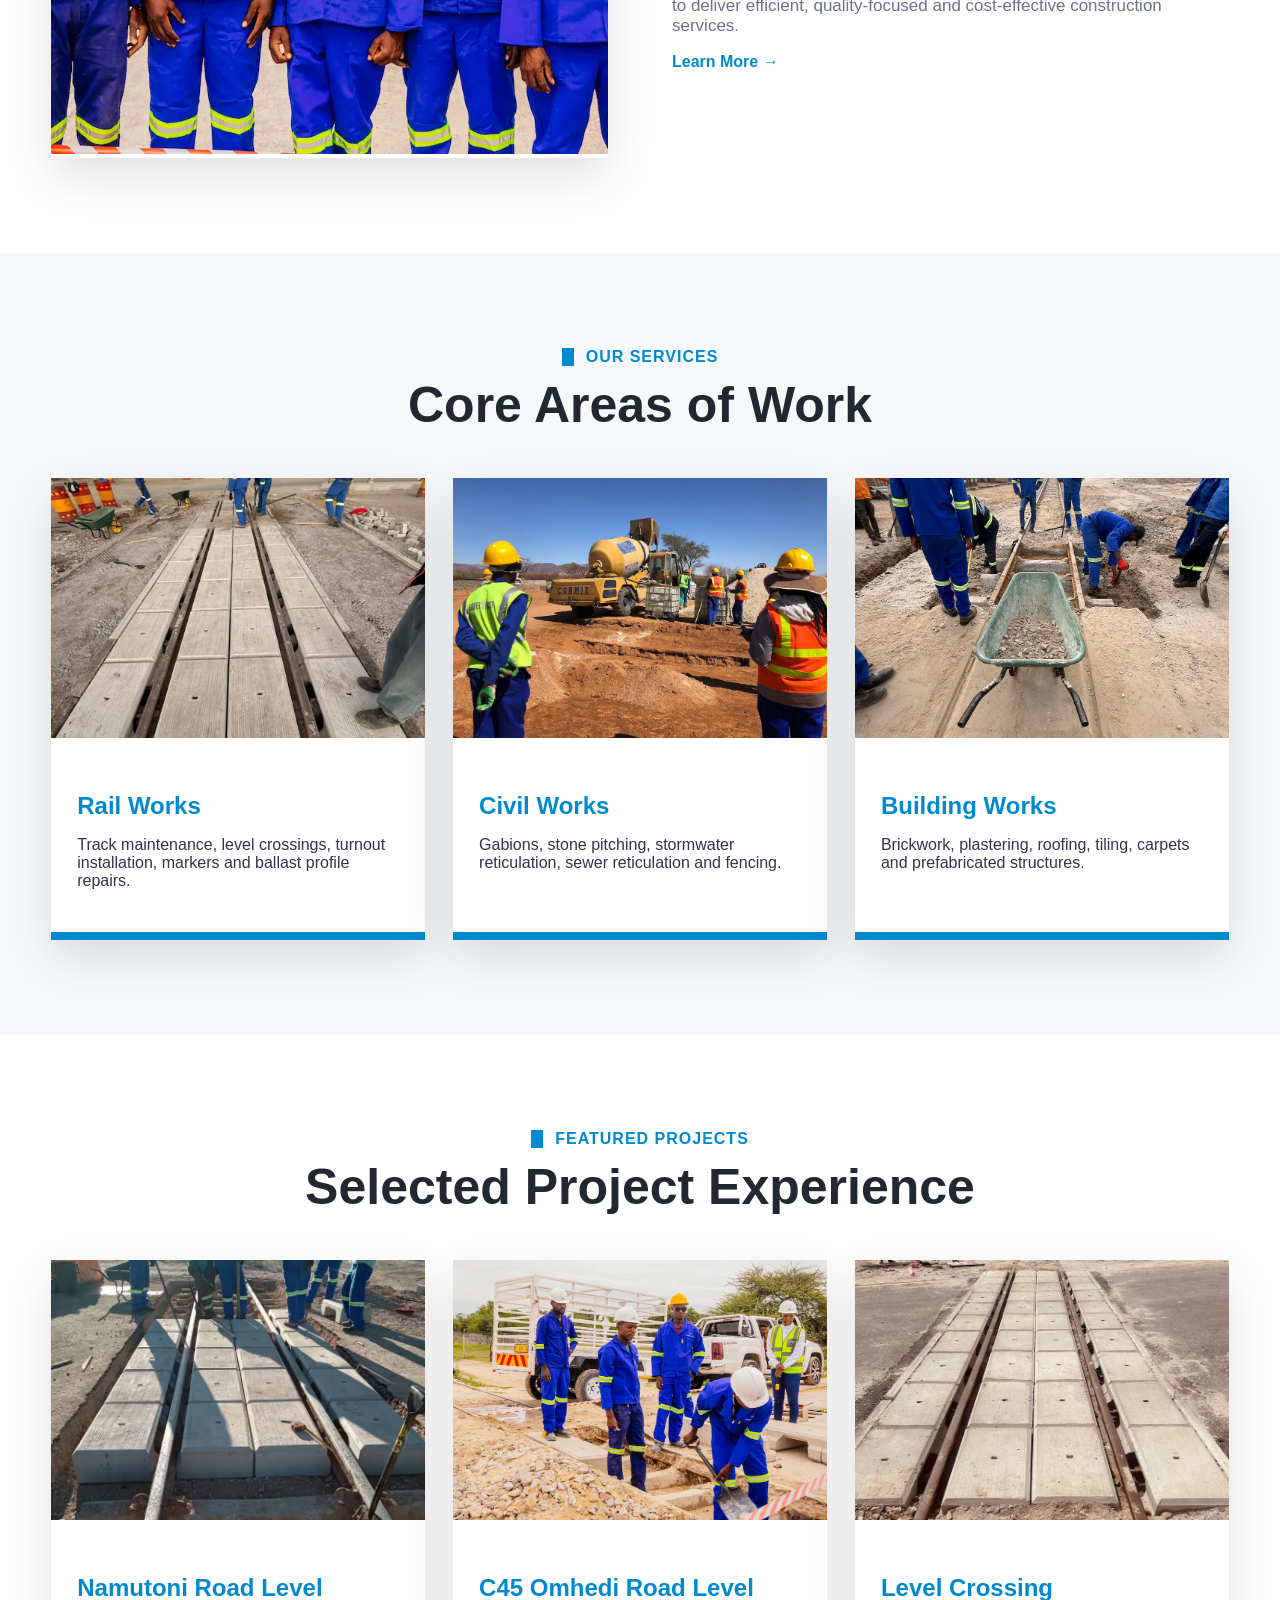
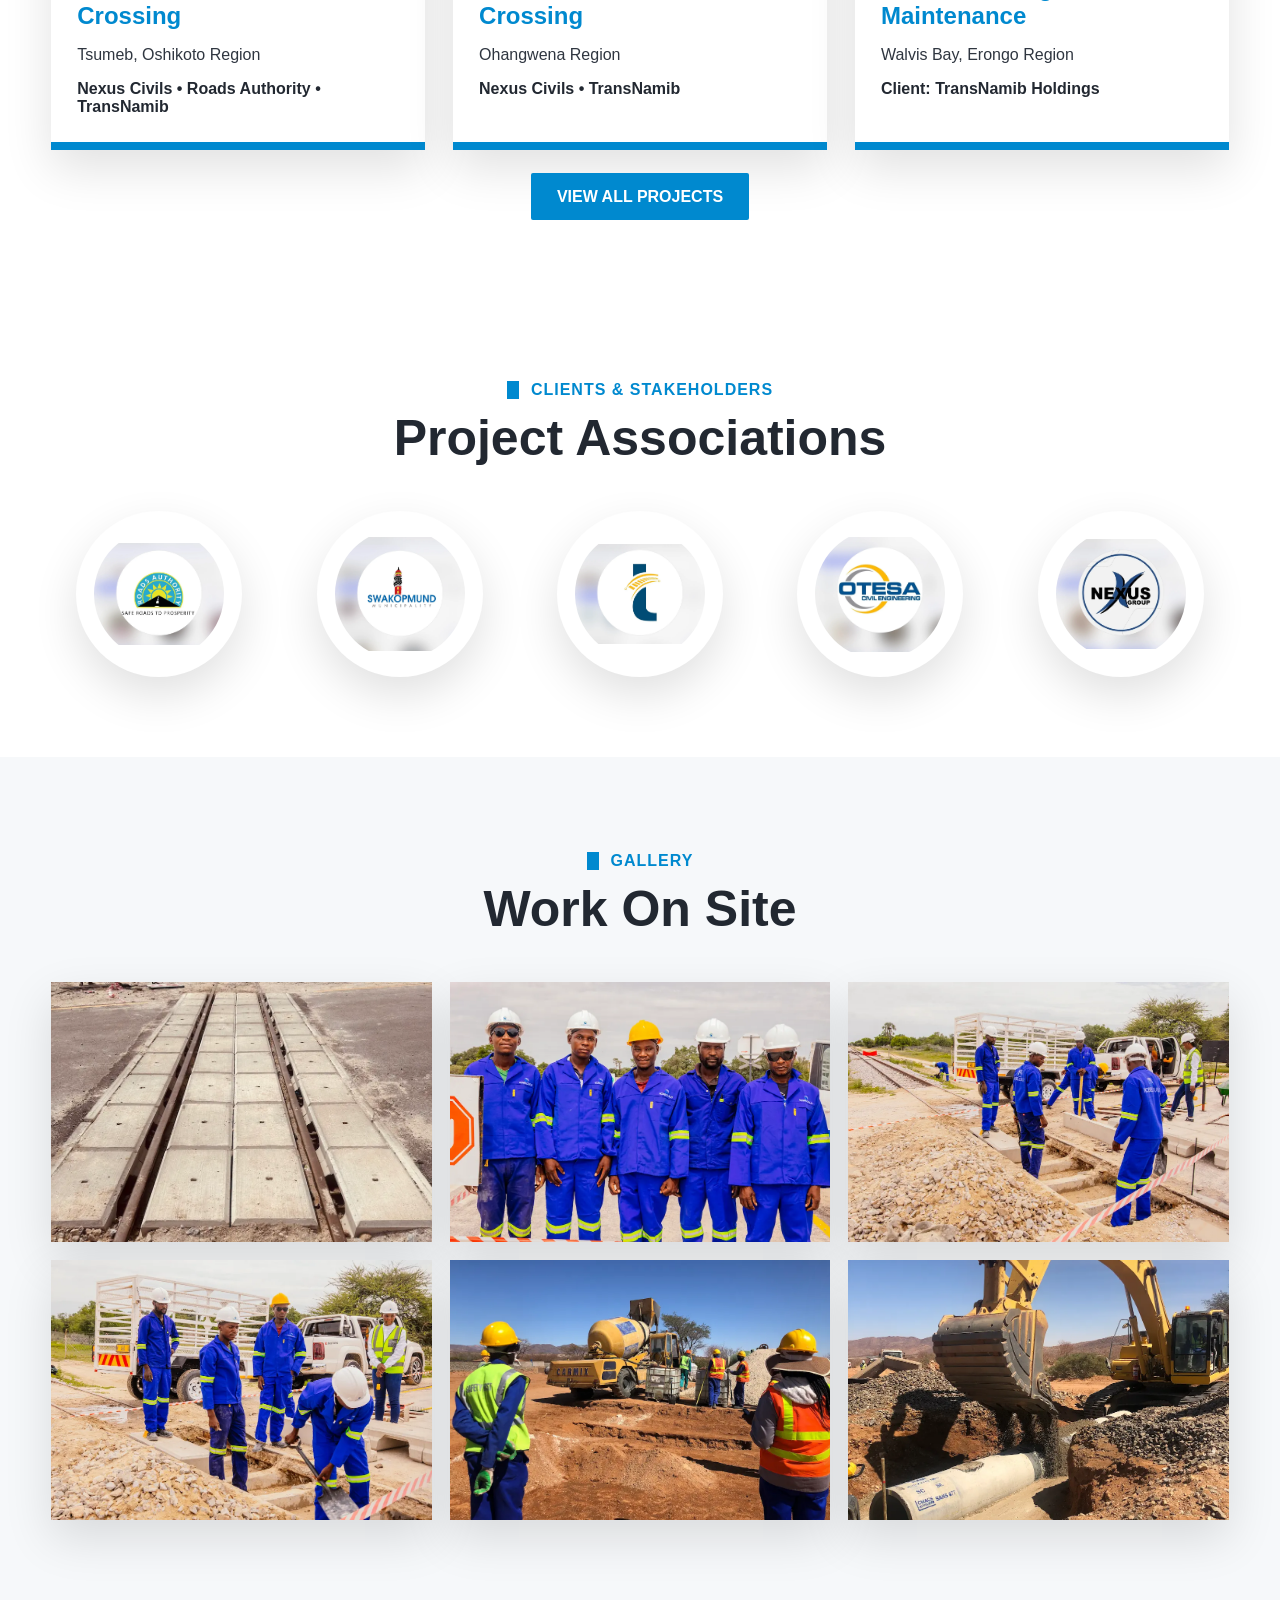
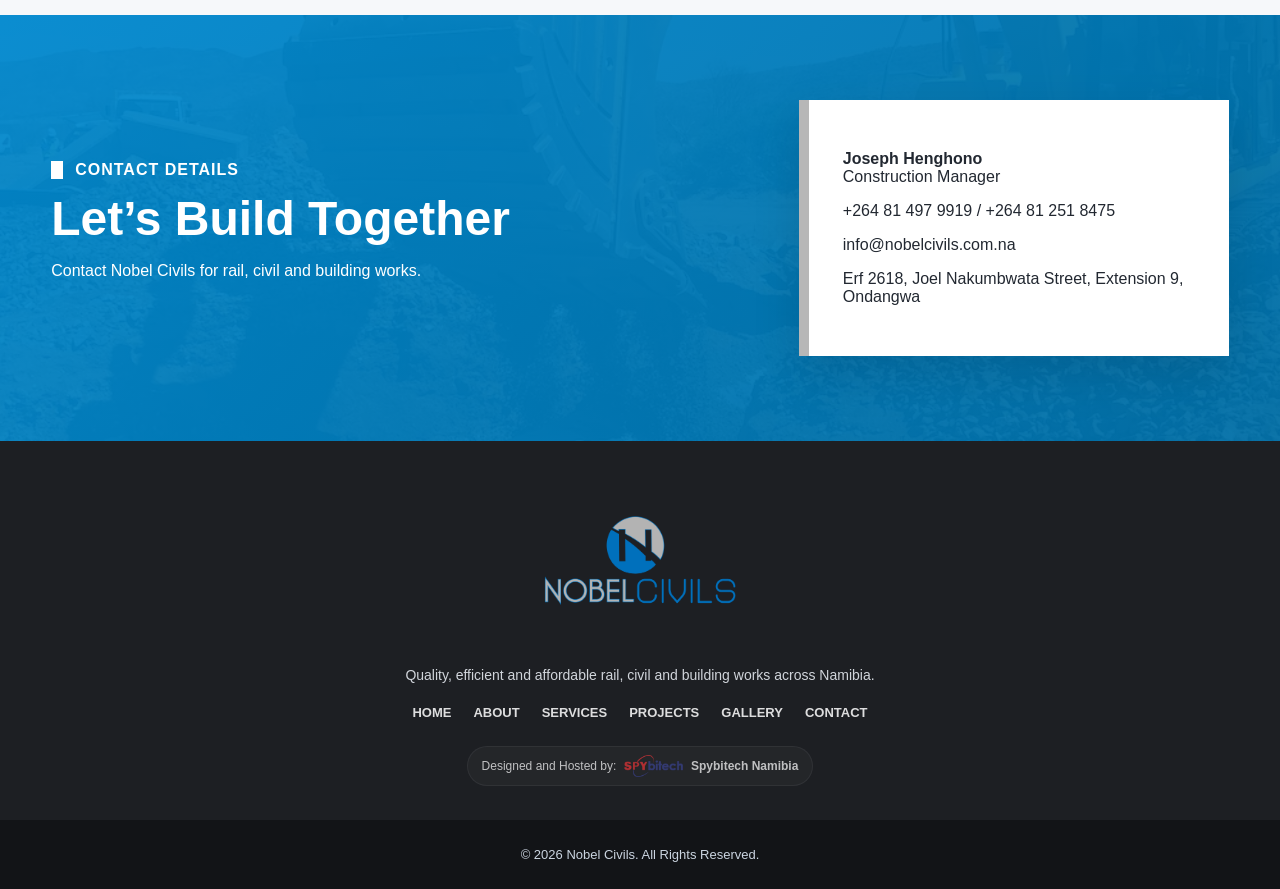
==== commit 0615bf45: "compressed images and added lazy load Co-authored-by: Copilot <copilot@github.com>" ====
--- a/index.html
+++ b/index.html
@@ -5,7 +5,7 @@
     <meta name="viewport" content="width=device-width, initial-scale=1.0" />
     <title>Nobel Civils</title>
     <link rel="stylesheet" href="style.css" />
-    <link rel="shortcut icon" href="assets/logo/logo.PNG" />
+    <link rel="shortcut icon" href="assets/logo/logo.webp" />
     <link rel="stylesheet" href="style.css" />
   </head>
   <body>
@@ -18,7 +18,7 @@
         </nav>
 
         <a href="index.html" class="brand">
-          <img src="assets/logo/logo.PNG" alt="Nobel Civils Logo" />
+          <img src="assets/logo/logo.webp" alt="Nobel Civils Logo" />
         </a>
 
         <nav class="nav-side nav-right" id="navLinks">
@@ -27,11 +27,20 @@
           <a href="contact.html">Contact</a>
         </nav>
 
-        <button class="menu-btn" id="menuBtn">
+        <button class="menu-btn" id="menuBtn" aria-label="Toggle menu">
           <span></span>
           <span></span>
           <span></span>
         </button>
+
+        <nav class="mobile-menu" id="mobileMenu">
+          <a href="index.html">Home</a>
+          <a href="about.html">About</a>
+          <a href="services.html">Services</a>
+          <a href="projects.html">Projects</a>
+          <a href="gallery.html">Gallery</a>
+          <a href="contact.html">Contact</a>
+        </nav>
       </div>
     </header>
 
@@ -87,7 +96,7 @@
     <section class="section home-about">
       <div class="container split">
         <div class="section-image angled">
-          <img src="assets/images/img12.jpeg" alt="Nobel Civils team on site" />
+          <img src="assets/images/img12.webp" alt="Nobel Civils team on site" />
         </div>
 
         <div class="section-text">
@@ -113,7 +122,11 @@
 
         <div class="service-grid">
           <article class="service-card">
-            <img src="assets/images/img4.jpeg" alt="Rail works" />
+            <img
+              src="assets/images/img4.webp"
+              alt="Rail works"
+              loading="lazy"
+            />
             <div>
               <h3>Rail Works</h3>
               <p>
@@ -124,7 +137,11 @@
           </article>
 
           <article class="service-card">
-            <img src="assets/images/img15.JPG" alt="Civil works" />
+            <img
+              src="assets/images/img15.webp"
+              alt="Civil works"
+              loading="lazy"
+            />
             <div>
               <h3>Civil Works</h3>
               <p>
@@ -135,7 +152,11 @@
           </article>
 
           <article class="service-card">
-            <img src="assets/images/img3.jpeg" alt="Building works" />
+            <img
+              src="assets/images/img3.webp"
+              alt="Building works"
+              loading="lazy"
+            />
             <div>
               <h3>Building Works</h3>
               <p>
@@ -158,8 +179,9 @@
         <div class="project-grid">
           <article class="project-card">
             <img
-              src="assets/images/img6.jpeg"
+              src="assets/images/img6.webp"
               alt="Namutoni Road level crossing project"
+              loading="lazy"
             />
             <div>
               <h3>Namutoni Road Level Crossing</h3>
@@ -170,8 +192,9 @@
 
           <article class="project-card">
             <img
-              src="assets/images/img14.jpeg"
+              src="assets/images/img14.webp"
               alt="C45 Omhedi Road level crossing project"
+              loading="lazy"
             />
             <div>
               <h3>C45 Omhedi Road Level Crossing</h3>
@@ -182,8 +205,9 @@
 
           <article class="project-card">
             <img
-              src="assets/images/img11.jpeg"
+              src="assets/images/img11.webp"
               alt="Walvis Bay level crossing maintenance"
+              loading="lazy"
             />
             <div>
               <h3>Level Crossing Maintenance</h3>
@@ -208,22 +232,30 @@
 
         <div class="client-logo-grid">
           <img
-            src="assets/logo/Roads Authority Namibia.jpg"
+            src="assets/logo/Roads Authority Namibia.webp"
             alt="Roads Authority Namibia"
-          />
-          <img
-            src="assets/logo/Swakopmund Municipality.jpg"
+            loading="lazy"
+          />
+          <img
+            src="assets/logo/Swakopmund Municipality.webp"
             alt="Swakopmund Municipality"
-          />
-          <img
-            src="assets/logo/Transnamib Holdings.png"
+            loading="lazy"
+          />
+          <img
+            src="assets/logo/Transnamib Holdings.webp"
             alt="TransNamib Holdings"
-          />
-          <img
-            src="assets/logo/Otesa Civil Engineering.jpg"
+            loading="lazy"
+          />
+          <img
+            src="assets/logo/Otesa Civil Engineering.webp"
             alt="OTESA Civil Engineering"
-          />
-          <img src="assets/logo/Nexus Civils.jpg" alt="Nexus Civils" />
+            loading="lazy"
+          />
+          <img
+            src="assets/logo/Nexus Civils.webp"
+            alt="Nexus Civils"
+            loading="lazy"
+          />
         </div>
       </div>
     </section>
@@ -236,12 +268,36 @@
         </div>
 
         <div class="gallery">
-          <img src="assets/images/img11.jpeg" alt="Nobel Civils work on site" />
-          <img src="assets/images/img12.jpeg" alt="Nobel Civils work on site" />
-          <img src="assets/images/img13.jpeg" alt="Nobel Civils work on site" />
-          <img src="assets/images/img14.jpeg" alt="Nobel Civils work on site" />
-          <img src="assets/images/img15.JPG" alt="Nobel Civils work on site" />
-          <img src="assets/images/img17.JPG" alt="Nobel Civils work on site" />
+          <img
+            src="assets/images/img11.webp"
+            alt="Nobel Civils work on site"
+            loading="lazy"
+          />
+          <img
+            src="assets/images/img12.webp"
+            alt="Nobel Civils work on site"
+            loading="lazy"
+          />
+          <img
+            src="assets/images/img13.webp"
+            alt="Nobel Civils work on site"
+            loading="lazy"
+          />
+          <img
+            src="assets/images/img14.webp"
+            alt="Nobel Civils work on site"
+            loading="lazy"
+          />
+          <img
+            src="assets/images/img15.webp"
+            alt="Nobel Civils work on site"
+            loading="lazy"
+          />
+          <img
+            src="assets/images/img17.webp"
+            alt="Nobel Civils work on site"
+            loading="lazy"
+          />
         </div>
       </div>
     </section>
@@ -266,9 +322,10 @@
     <footer class="footer">
       <div class="container footer-main">
         <img
-          src="assets/logo/logo.PNG"
+          src="assets/logo/logo.webp"
           alt="Nobel Civils Logo"
           class="footer-logo"
+          loading="lazy"
         />
 
         <p class="footer-tagline">
@@ -288,8 +345,9 @@
         <div class="spybitech-badge">
           <span>Designed and Hosted by:</span>
           <img
-            src="assets/logo/spybitechlogo.png"
+            src="assets/logo/spybitechlogo.webp"
             alt="Spybitech Namibia Logo"
+            loading="lazy"
           />
           <strong>Spybitech Namibia</strong>
         </div>
--- a/style.css
+++ b/style.css
@@ -485,7 +485,7 @@
 .contact-strip {
   background:
     linear-gradient(135deg, rgba(0, 137, 207, 0.94), rgba(0, 111, 168, 0.95)),
-    url("assets/images/image17.jpg") center/cover;
+    url("assets/images/img17.webp") center/cover;
   color: white;
   padding: 85px 0;
 }
@@ -768,7 +768,7 @@
   position: relative;
   display: flex;
   align-items: center;
-  background: url("assets/images/image5.jpg") center/cover;
+  background: url("assets/images/img5.webp") center/cover;
   overflow: hidden;
 }
 
@@ -878,7 +878,7 @@
 /* SERVICES PAGE */
 
 .services-hero {
-  background: url("assets/images/image6.jpg") center/cover;
+  background: url("assets/images/img6.webp") center/cover;
 }
 
 .services-intro {
@@ -942,7 +942,7 @@
 /* PROJECTS PAGE */
 
 .projects-hero {
-  background: url("assets/images/image7.jpg") center/cover;
+  background: url("assets/images/img7.webp") center/cover;
 }
 
 .projects-intro {
@@ -1054,7 +1054,7 @@
 /* GALLERY PAGE */
 
 .gallery-hero {
-  background: url("assets/images/image8.jpg") center/cover;
+  background: url("assets/images/img8.webp") center/cover;
 }
 
 .gallery-intro {
@@ -1240,7 +1240,7 @@
 /* CONTACT PAGE */
 
 .contact-hero {
-  background: url("assets/images/image17.jpg") center/cover;
+  background: url("assets/images/img17.webp") center/cover;
 }
 
 .contact-page {
@@ -1367,7 +1367,7 @@
 .map-placeholder {
   background:
     linear-gradient(135deg, rgba(0, 137, 207, 0.92), rgba(0, 111, 168, 0.92)),
-    url("assets/images/img14.jpeg") center/cover;
+    url("assets/images/img14.webp") center/cover;
   min-height: 320px;
   color: white;
   display: grid;
@@ -1402,3 +1402,127 @@
     display: block;
   }
 }
+
+/* FINAL MOBILE MENU FIX */
+
+.menu-btn {
+  display: none;
+  width: 44px;
+  height: 44px;
+  background: transparent !important;
+  border: none !important;
+  cursor: pointer;
+  position: relative;
+  z-index: 2000;
+  padding: 0;
+}
+
+.menu-btn span {
+  position: absolute;
+  left: 8px;
+  width: 28px;
+  height: 3px;
+  background: var(--blue);
+  border-radius: 3px;
+  transition: 0.3s ease;
+}
+
+.menu-btn span:nth-child(1) {
+  top: 13px;
+}
+
+.menu-btn span:nth-child(2) {
+  top: 21px;
+}
+
+.menu-btn span:nth-child(3) {
+  top: 29px;
+}
+
+.menu-btn.active span:nth-child(1) {
+  transform: rotate(45deg);
+  top: 21px;
+}
+
+.menu-btn.active span:nth-child(2) {
+  opacity: 0;
+}
+
+.menu-btn.active span:nth-child(3) {
+  transform: rotate(-45deg);
+  top: 21px;
+}
+
+.mobile-menu {
+  display: none;
+}
+
+@media (max-width: 900px) {
+  .nav-left,
+  .nav-right {
+    display: none;
+  }
+
+  .menu-btn {
+    display: block;
+  }
+
+  .mobile-menu {
+    position: absolute;
+    top: 88px;
+    left: 0;
+    width: 100%;
+    background: rgba(255, 255, 255, 0.96);
+    backdrop-filter: blur(14px);
+    box-shadow: var(--shadow);
+    padding: 26px 5%;
+    display: none;
+    flex-direction: column;
+    gap: 20px;
+  }
+
+  .mobile-menu.active {
+    display: flex;
+  }
+
+  .mobile-menu a {
+    color: var(--dark);
+    text-decoration: none;
+    font-weight: 800;
+    text-transform: uppercase;
+    font-size: 15px;
+  }
+}
+
+.mobile-menu {
+  display: none;
+}
+
+@media (max-width: 900px) {
+  .mobile-menu {
+    position: fixed;
+    top: 88px;
+    left: 0;
+    right: 0;
+    width: 100vw;
+    max-width: 100vw;
+    background: rgba(255, 255, 255, 0.96);
+    backdrop-filter: blur(14px);
+    box-shadow: var(--shadow);
+    padding: 26px 24px;
+    box-sizing: border-box;
+    flex-direction: column;
+    gap: 20px;
+    overflow-x: hidden;
+    z-index: 1500;
+  }
+
+  .mobile-menu.active {
+    display: flex;
+  }
+}
+
+html,
+body {
+  overflow-x: hidden;
+}
--- a/style.css
+++ b/style.css
@@ -485,7 +485,7 @@
 .contact-strip {
   background:
     linear-gradient(135deg, rgba(0, 137, 207, 0.94), rgba(0, 111, 168, 0.95)),
-    url("assets/images/image17.jpg") center/cover;
+    url("assets/images/img17.webp") center/cover;
   color: white;
   padding: 85px 0;
 }
@@ -768,7 +768,7 @@
   position: relative;
   display: flex;
   align-items: center;
-  background: url("assets/images/image5.jpg") center/cover;
+  background: url("assets/images/img5.webp") center/cover;
   overflow: hidden;
 }
 
@@ -878,7 +878,7 @@
 /* SERVICES PAGE */
 
 .services-hero {
-  background: url("assets/images/image6.jpg") center/cover;
+  background: url("assets/images/img6.webp") center/cover;
 }
 
 .services-intro {
@@ -942,7 +942,7 @@
 /* PROJECTS PAGE */
 
 .projects-hero {
-  background: url("assets/images/image7.jpg") center/cover;
+  background: url("assets/images/img7.webp") center/cover;
 }
 
 .projects-intro {
@@ -1054,7 +1054,7 @@
 /* GALLERY PAGE */
 
 .gallery-hero {
-  background: url("assets/images/image8.jpg") center/cover;
+  background: url("assets/images/img8.webp") center/cover;
 }
 
 .gallery-intro {
@@ -1240,7 +1240,7 @@
 /* CONTACT PAGE */
 
 .contact-hero {
-  background: url("assets/images/image17.jpg") center/cover;
+  background: url("assets/images/img17.webp") center/cover;
 }
 
 .contact-page {
@@ -1367,7 +1367,7 @@
 .map-placeholder {
   background:
     linear-gradient(135deg, rgba(0, 137, 207, 0.92), rgba(0, 111, 168, 0.92)),
-    url("assets/images/img14.jpeg") center/cover;
+    url("assets/images/img14.webp") center/cover;
   min-height: 320px;
   color: white;
   display: grid;
@@ -1402,3 +1402,127 @@
     display: block;
   }
 }
+
+/* FINAL MOBILE MENU FIX */
+
+.menu-btn {
+  display: none;
+  width: 44px;
+  height: 44px;
+  background: transparent !important;
+  border: none !important;
+  cursor: pointer;
+  position: relative;
+  z-index: 2000;
+  padding: 0;
+}
+
+.menu-btn span {
+  position: absolute;
+  left: 8px;
+  width: 28px;
+  height: 3px;
+  background: var(--blue);
+  border-radius: 3px;
+  transition: 0.3s ease;
+}
+
+.menu-btn span:nth-child(1) {
+  top: 13px;
+}
+
+.menu-btn span:nth-child(2) {
+  top: 21px;
+}
+
+.menu-btn span:nth-child(3) {
+  top: 29px;
+}
+
+.menu-btn.active span:nth-child(1) {
+  transform: rotate(45deg);
+  top: 21px;
+}
+
+.menu-btn.active span:nth-child(2) {
+  opacity: 0;
+}
+
+.menu-btn.active span:nth-child(3) {
+  transform: rotate(-45deg);
+  top: 21px;
+}
+
+.mobile-menu {
+  display: none;
+}
+
+@media (max-width: 900px) {
+  .nav-left,
+  .nav-right {
+    display: none;
+  }
+
+  .menu-btn {
+    display: block;
+  }
+
+  .mobile-menu {
+    position: absolute;
+    top: 88px;
+    left: 0;
+    width: 100%;
+    background: rgba(255, 255, 255, 0.96);
+    backdrop-filter: blur(14px);
+    box-shadow: var(--shadow);
+    padding: 26px 5%;
+    display: none;
+    flex-direction: column;
+    gap: 20px;
+  }
+
+  .mobile-menu.active {
+    display: flex;
+  }
+
+  .mobile-menu a {
+    color: var(--dark);
+    text-decoration: none;
+    font-weight: 800;
+    text-transform: uppercase;
+    font-size: 15px;
+  }
+}
+
+.mobile-menu {
+  display: none;
+}
+
+@media (max-width: 900px) {
+  .mobile-menu {
+    position: fixed;
+    top: 88px;
+    left: 0;
+    right: 0;
+    width: 100vw;
+    max-width: 100vw;
+    background: rgba(255, 255, 255, 0.96);
+    backdrop-filter: blur(14px);
+    box-shadow: var(--shadow);
+    padding: 26px 24px;
+    box-sizing: border-box;
+    flex-direction: column;
+    gap: 20px;
+    overflow-x: hidden;
+    z-index: 1500;
+  }
+
+  .mobile-menu.active {
+    display: flex;
+  }
+}
+
+html,
+body {
+  overflow-x: hidden;
+}
